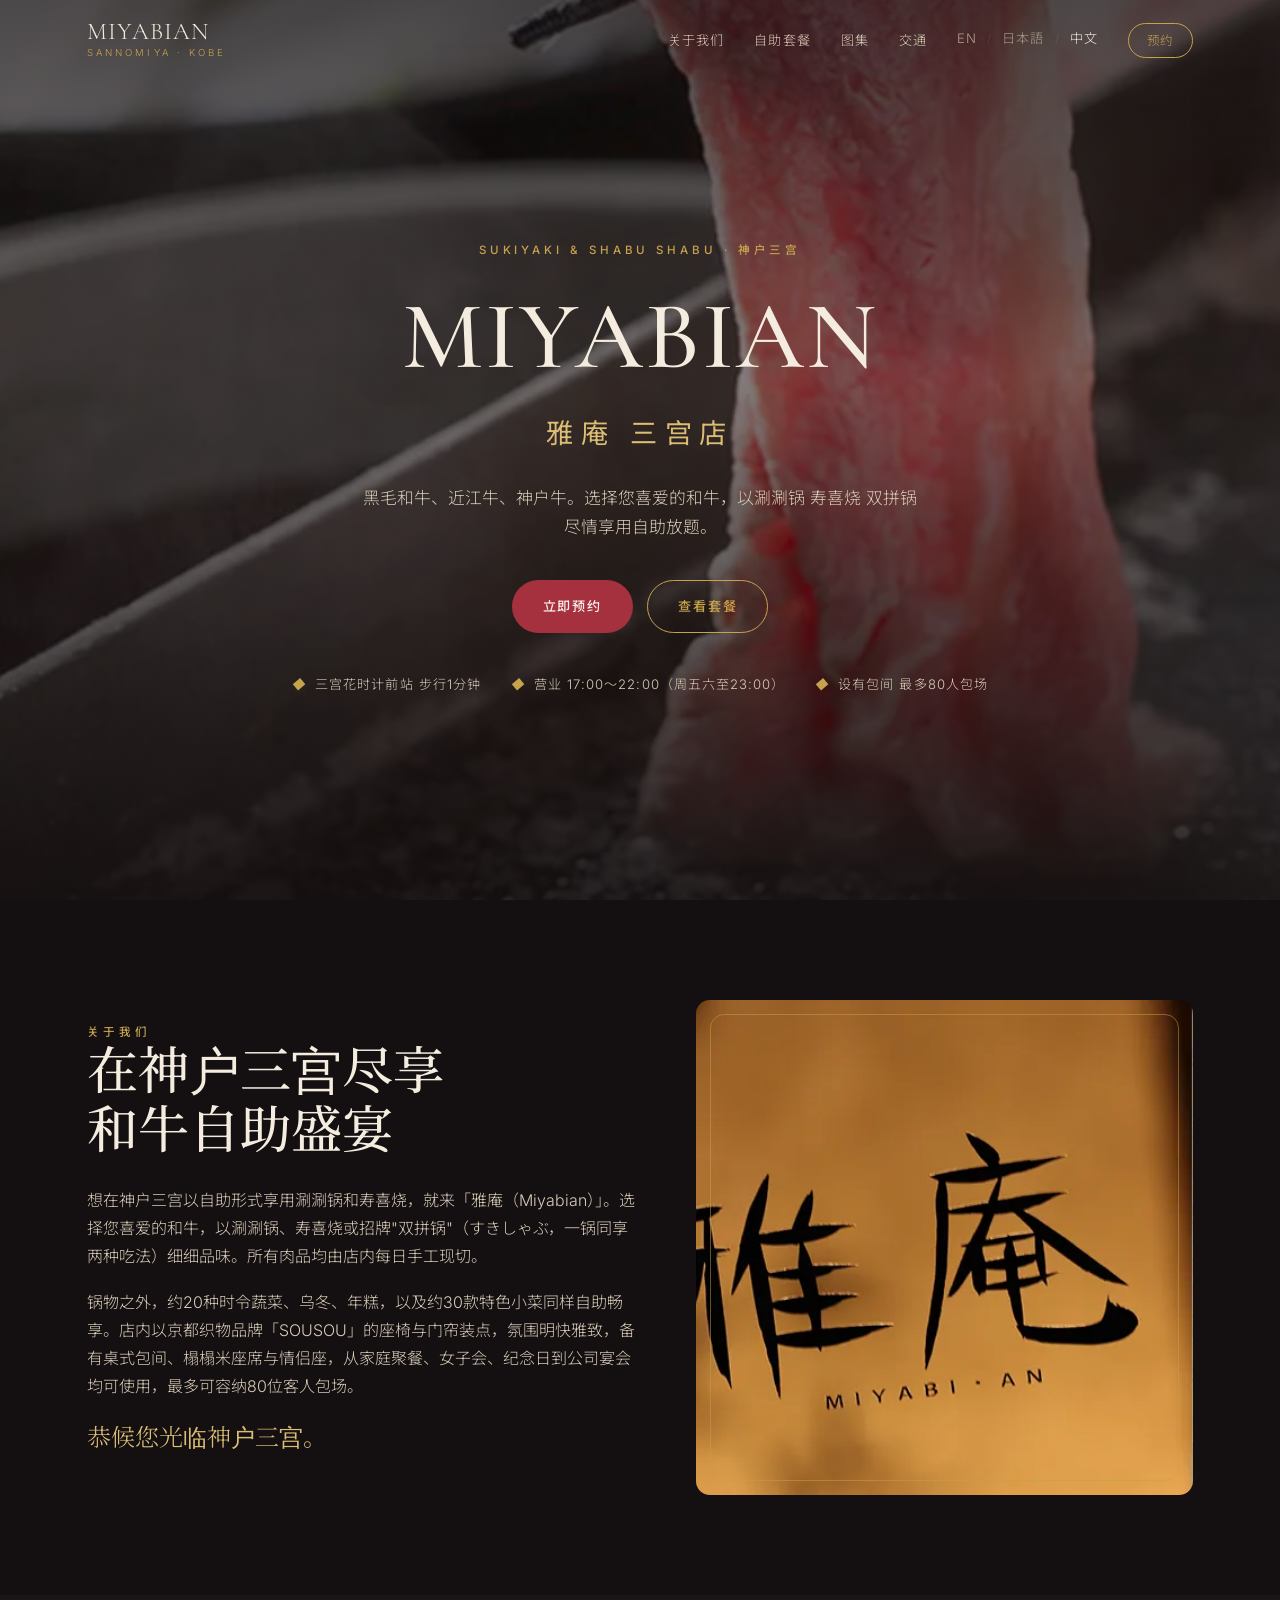
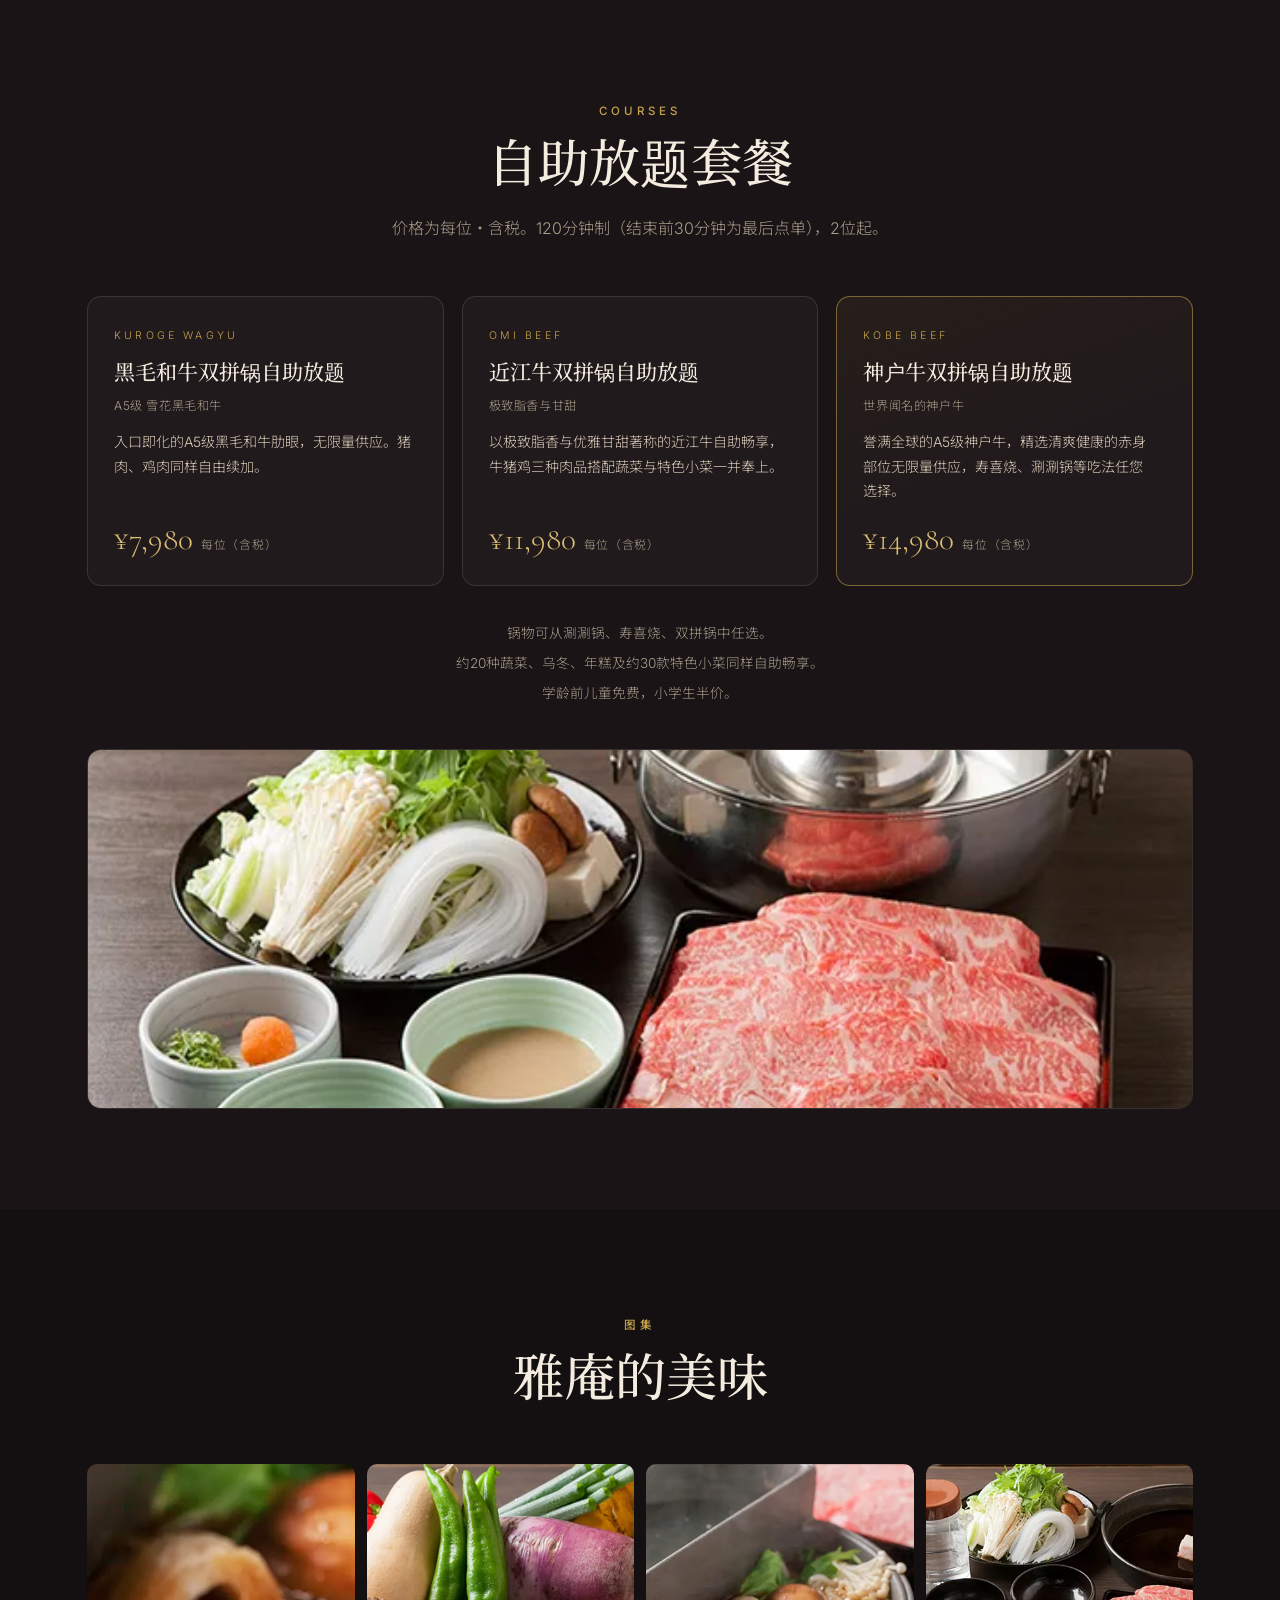
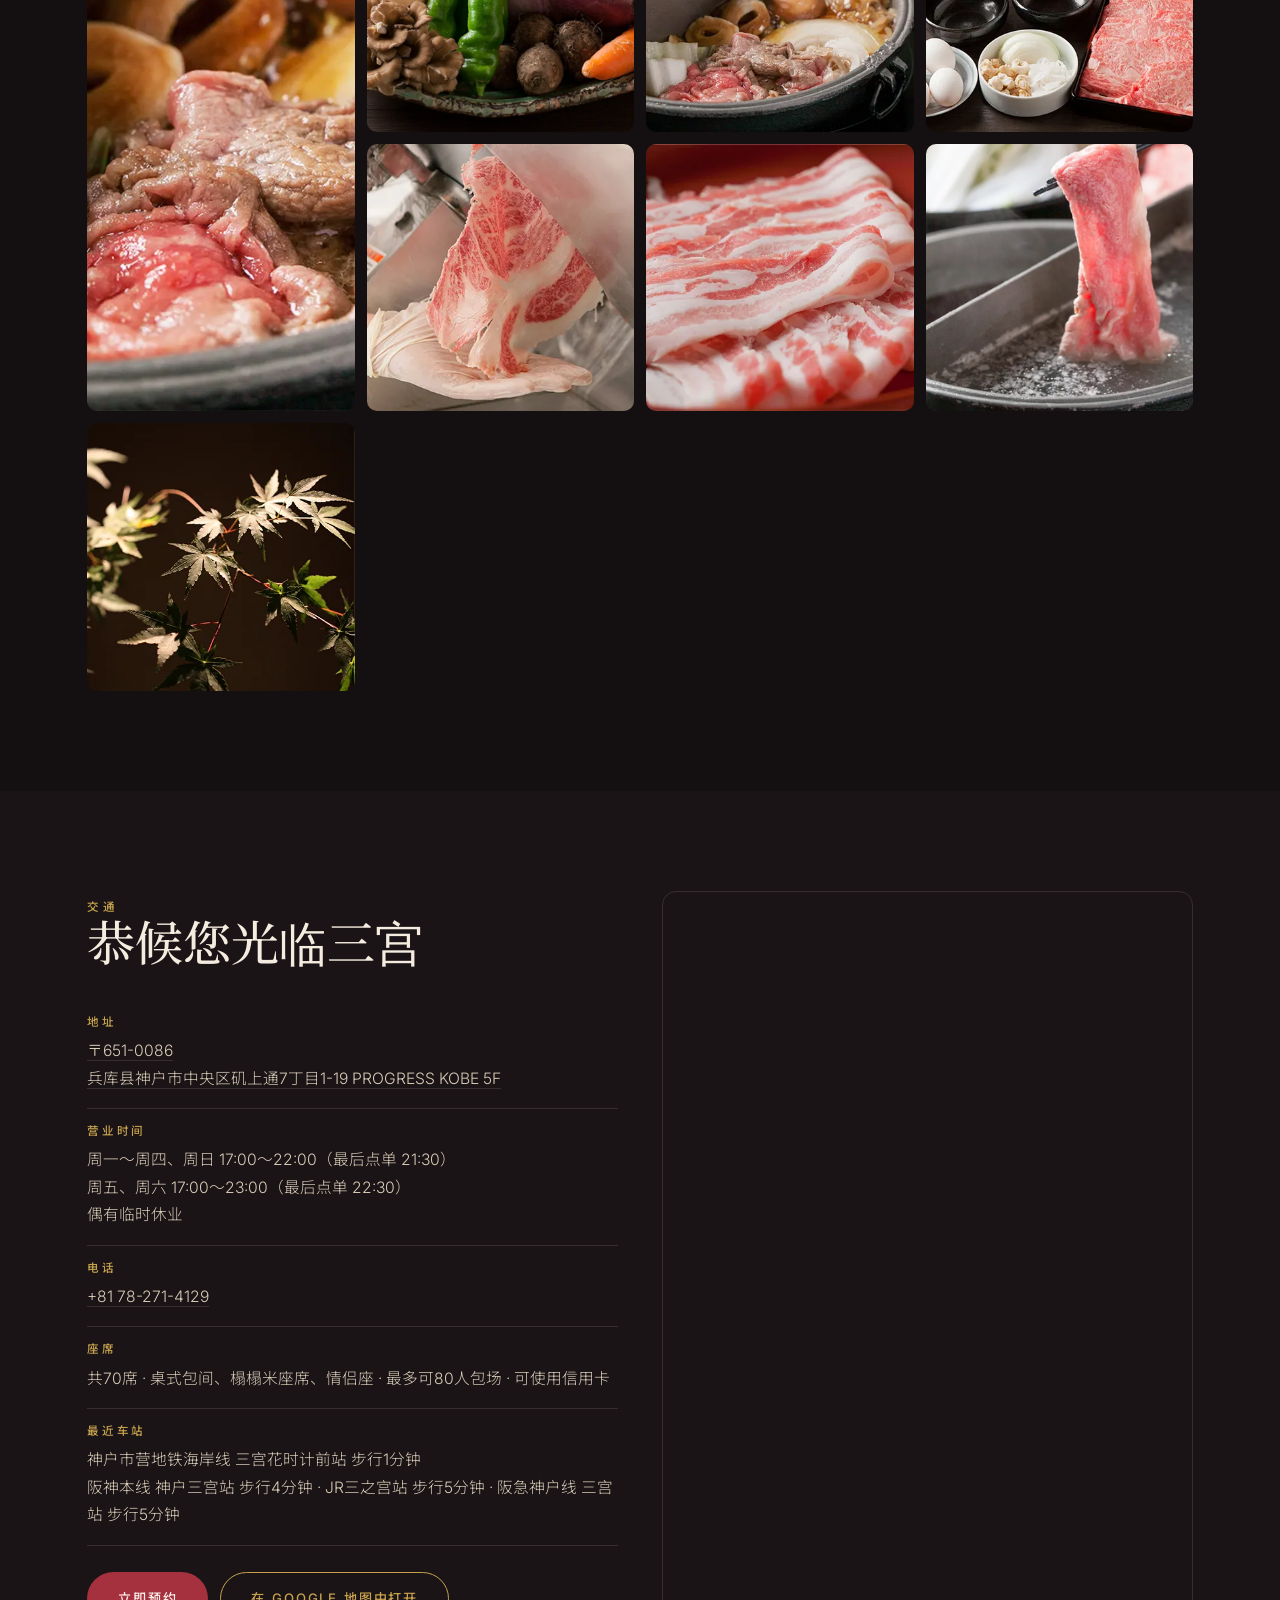
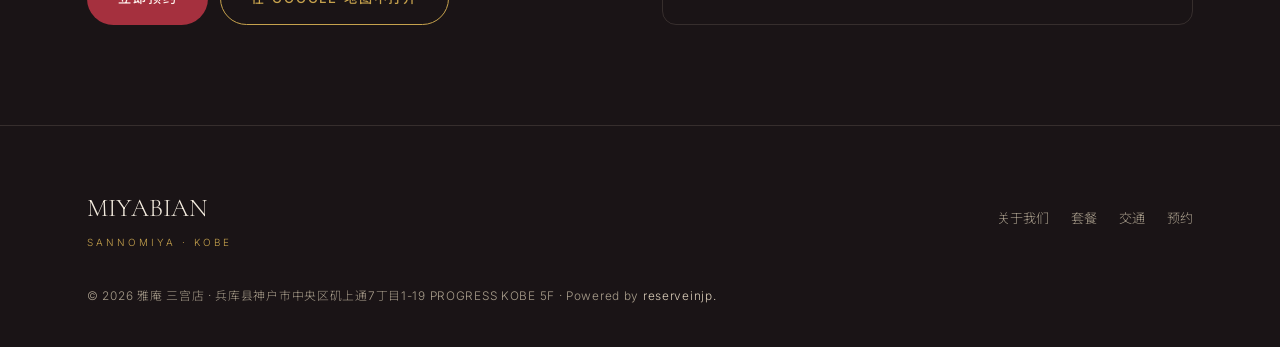
==== sannomiya/cn/index.html @ 00b4b1cd "Add Miyabian Sannomiya and Tor Road trilingual sites (sannomiya/ + toaroad/) with root store chooser" ====
<!DOCTYPE html>
<html lang="zh-CN">
<head>
  <meta charset="UTF-8">
  <meta name="viewport" content="width=device-width, initial-scale=1.0">
  <meta name="description" content="雅庵 三宫店 — 神户三宫的寿喜烧・涮涮锅自助放题。黑毛和牛、近江牛、神户牛自助套餐。设有包间，17:00起营业（周五六至23:00）。">
  <title>雅庵 三宫店 | 神户三宫 和牛自助放题</title>
  <link rel="preconnect" href="https://fonts.googleapis.com">
  <link rel="preconnect" href="https://fonts.gstatic.com" crossorigin>
  <link href="https://fonts.googleapis.com/css2?family=Cormorant+Garamond:wght@400;500;600&family=Inter:wght@300;400;500&family=Noto+Sans+JP:wght@300;400;500&family=Noto+Sans+SC:wght@300;400;500&family=Noto+Serif+JP:wght@400;500&display=swap" rel="stylesheet">
  <link rel="stylesheet" href="../styles.css">
</head>
<body>
  <header class="header" id="header">
    <nav class="nav">
      <a href="../landing.html" class="logo">
        <span class="logo-main">MIYABIAN</span>
        <span class="logo-sub">Sannomiya · Kobe</span>
      </a>
      <ul class="nav-menu">
        <li><a href="#concept">关于我们</a></li>
        <li><a href="#courses">自助套餐</a></li>
        <li><a href="#gallery">图集</a></li>
        <li><a href="#visit">交通</a></li>
        <li class="lang-links"><a href="../en/index.html">EN</a><span>/</span><a href="../jp/index.html">日本語</a><span>/</span><a class="active">中文</a></li>
        <li><a href="../booking.html?lang=cn" class="nav-cta">预约</a></li>
      </ul>
      <button class="nav-toggle" aria-label="菜单" aria-expanded="false"><span></span><span></span><span></span></button>
    </nav>
  </header>

  <section class="hero">
    <div class="hero-bg" style="background-image:url('../assets/images/hero.webp')"></div>
    <div class="hero-inner">
      <span class="eyebrow">Sukiyaki &amp; Shabu Shabu · 神户三宫</span>
      <h1>MIYABIAN</h1>
      <span class="jp-name">雅庵 三宫店</span>
      <p class="hero-tag">黑毛和牛、近江牛、神户牛。选择您喜爱的和牛，以涮涮锅 寿喜烧 双拼锅尽情享用自助放题。</p>
      <div class="hero-actions">
        <a href="../booking.html?lang=cn" class="btn btn-primary">立即预约</a>
        <a href="#courses" class="btn btn-ghost">查看套餐</a>
      </div>
      <div class="hero-meta">
        <span><i>◆</i> 三宫花时计前站 步行1分钟</span>
        <span><i>◆</i> 营业 17:00〜22:00（周五六至23:00）</span>
        <span><i>◆</i> 设有包间 最多80人包场</span>
      </div>
    </div>
  </section>

  <section class="section" id="concept">
    <div class="wrap">
      <div class="concept-grid">
        <div class="concept-copy reveal">
          <span class="eyebrow">关于我们</span>
          <div class="section-head" style="margin-bottom:24px"><h2>在神户三宫尽享<br>和牛自助盛宴</h2></div>
          <p>想在神户三宫以自助形式享用涮涮锅和寿喜烧，就来「雅庵（Miyabian）」。选择您喜爱的和牛，以涮涮锅、寿喜烧或招牌"双拼锅"（すきしゃぶ，一锅同享两种吃法）细细品味。所有肉品均由店内每日手工现切。</p>
          <p>锅物之外，约20种时令蔬菜、乌冬、年糕，以及约30款特色小菜同样自助畅享。店内以京都织物品牌「SOUSOU」的座椅与门帘装点，氛围明快雅致，备有桌式包间、榻榻米座席与情侣座，从家庭聚餐、女子会、纪念日到公司宴会均可使用，最多可容纳80位客人包场。</p>
          <p class="sig">恭候您光临神户三宫。</p>
        </div>
        <div class="concept-media reveal">
          <img src="../assets/images/sign.webp" alt="雅庵招牌">
          <span class="frame"></span>
        </div>
      </div>
    </div>
  </section>

  <section class="section bg-2" id="courses">
    <div class="wrap">
      <div class="section-head reveal" style="margin-left:auto;margin-right:auto;text-align:center">
        <span class="eyebrow">Courses</span>
        <h2>自助放题套餐</h2>
        <p class="muted">价格为每位・含税。120分钟制（结束前30分钟为最后点单），2位起。</p>
      </div>
      <div class="course-cards reveal">
        <div class="course-card">
          <span class="cc-rank">Kuroge Wagyu</span>
          <h3>黑毛和牛双拼锅自助放题</h3>
          <span class="cc-sub">A5级 雪花黑毛和牛</span>
          <p>入口即化的A5级黑毛和牛肋眼，无限量供应。猪肉、鸡肉同样自由续加。</p>
          <div class="cc-price">¥7,980<small>每位（含税）</small></div>
        </div>
        <div class="course-card">
          <span class="cc-rank">Omi Beef</span>
          <h3>近江牛双拼锅自助放题</h3>
          <span class="cc-sub">极致脂香与甘甜</span>
          <p>以极致脂香与优雅甘甜著称的近江牛自助畅享，牛猪鸡三种肉品搭配蔬菜与特色小菜一并奉上。</p>
          <div class="cc-price">¥11,980<small>每位（含税）</small></div>
        </div>
        <div class="course-card featured">
          <span class="cc-rank">Kobe Beef</span>
          <h3>神户牛双拼锅自助放题</h3>
          <span class="cc-sub">世界闻名的神户牛</span>
          <p>誉满全球的A5级神户牛，精选清爽健康的赤身部位无限量供应，寿喜烧、涮涮锅等吃法任您选择。</p>
          <div class="cc-price">¥14,980<small>每位（含税）</small></div>
        </div>
      </div>
      <div class="course-notes reveal">
        <p>锅物可从涮涮锅、寿喜烧、双拼锅中任选。</p>
        <p>约20种蔬菜、乌冬、年糕及约30款特色小菜同样自助畅享。</p>
        <p>学龄前儿童免费，小学生半价。</p>
      </div>
      <div class="course-photo reveal">
        <img src="../assets/images/course.webp" alt="涮涮锅套餐">
      </div>
    </div>
  </section>

  <section class="section" id="gallery">
    <div class="wrap">
      <div class="section-head reveal" style="margin-left:auto;margin-right:auto;text-align:center">
        <span class="eyebrow">图集</span>
        <h2>雅庵的美味</h2>
      </div>
      <div class="gallery reveal">
        <a href="../assets/images/g-sukiyaki.webp" class="tall"><img src="../assets/images/g-sukiyaki.webp" alt="寿喜烧锅"></a>
        <a href="../assets/images/g-veg.webp"><img src="../assets/images/g-veg.webp" alt="时令蔬菜"></a>
        <a href="../assets/images/g-nabe.webp"><img src="../assets/images/g-nabe.webp" alt="寿喜烧与和牛"></a>
        <a href="../assets/images/g-set.webp"><img src="../assets/images/g-set.webp" alt="涮涮锅套餐"></a>
        <a href="../assets/images/g-niku.webp"><img src="../assets/images/g-niku.webp" alt="店内手切肉品"></a>
        <a href="../assets/images/g-pork.webp"><img src="../assets/images/g-pork.webp" alt="特选猪肉"></a>
        <a href="../assets/images/hero.webp"><img src="../assets/images/hero.webp" alt="涮涮锅"></a>
        <a href="../assets/images/g-maple.webp"><img src="../assets/images/g-maple.webp" alt="店内陈设"></a>
      </div>
    </div>
  </section>

  <section class="section bg-2" id="visit">
    <div class="wrap">
      <div class="visit-grid">
        <div class="visit-info reveal">
          <span class="eyebrow">交通</span>
          <h2>恭候您光临三宫</h2>
          <div class="visit-item">
            <h4>地址</h4>
            <p><a href="https://maps.app.goo.gl/y1pAJ3fhCVbGiYhE7" target="_blank" rel="noopener noreferrer">〒651-0086<br>兵库县神户市中央区矶上通7丁目1-19 PROGRESS KOBE 5F</a></p>
          </div>
          <div class="visit-item">
            <h4>营业时间</h4>
            <p>周一〜周四、周日 17:00〜22:00（最后点单 21:30）<br>周五、周六 17:00〜23:00（最后点单 22:30）<br>偶有临时休业</p>
          </div>
          <div class="visit-item">
            <h4>电话</h4>
            <p><a href="tel:+81782714129">+81 78-271-4129</a></p>
          </div>
          <div class="visit-item">
            <h4>座席</h4>
            <p>共70席 · 桌式包间、榻榻米座席、情侣座 · 最多可80人包场 · 可使用信用卡</p>
          </div>
          <div class="visit-item">
            <h4>最近车站</h4>
            <p>神户市营地铁海岸线 三宫花时计前站 步行1分钟<br>阪神本线 神户三宫站 步行4分钟 · JR三之宫站 步行5分钟 · 阪急神户线 三宫站 步行5分钟</p>
          </div>
          <div class="visit-actions">
            <a href="../booking.html?lang=cn" class="btn btn-primary">立即预约</a>
            <a href="https://maps.app.goo.gl/y1pAJ3fhCVbGiYhE7" target="_blank" rel="noopener noreferrer" class="btn btn-ghost">在 Google 地图中打开</a>
          </div>
        </div>
        <div class="visit-map reveal">
          <iframe title="雅庵 三宫店 地图" src="https://maps.google.com/maps?q=Miyabian%20%E4%B8%89%E5%AE%AE%E5%BA%97&ftid=0x60008f21773779c5:0x2db8646f549ffcc5&z=17&output=embed" style="border:0;pointer-events:none;" loading="lazy" referrerpolicy="no-referrer-when-downgrade"></iframe>
          <a href="https://maps.app.goo.gl/y1pAJ3fhCVbGiYhE7" target="_blank" rel="noopener noreferrer" class="visit-map-link" aria-label="在 Google 地图中打开雅庵三宫店" style="position:absolute;inset:0;z-index:2;"></a>
        </div>
      </div>
    </div>
  </section>

  <footer class="footer">
    <div class="wrap">
      <div class="footer-in">
        <div class="f-name">MIYABIAN<small>Sannomiya · Kobe</small></div>
        <div class="footer-links">
          <a href="#concept">关于我们</a>
          <a href="#courses">套餐</a>
          <a href="#visit">交通</a>
          <a href="../booking.html?lang=cn">预约</a>
        </div>
      </div>
      <p class="footer-copy">© 2026 雅庵 三宫店 · 兵库县神户市中央区矶上通7丁目1-19 PROGRESS KOBE 5F · Powered by <a href="https://reserveinjp.com/" target="_blank" rel="noopener">reserveinjp.</a></p>
    </div>
  </footer>

  <script src="../script.js"></script>
</body>
</html>
---- sannomiya/styles.css ----
/* ============ MIYABIAN 雅庵 — Wagyu Sukiyaki Shabu-shabu, Kobe ============ */
:root{
  --bg:#141012;
  --bg-2:#1a1416;
  --panel:#211a1c;
  --line:rgba(226,206,186,.14);
  --cream:#f4ecdf;
  --cream-2:#d9ccb8;
  --muted:#a99e8c;
  --terra:#a5303e;      /* deep crimson */
  --terra-2:#bb424f;
  --gold:#c6a24d;       /* muted gold */
  --gold-2:#dbbd73;
  --radius:14px;
  --maxw:1150px;
  --serif:"Cormorant Garamond","Noto Serif JP",serif;
  --sans:"Inter","Noto Sans JP","Noto Sans SC",system-ui,sans-serif;
}
*{margin:0;padding:0;box-sizing:border-box}
html{scroll-behavior:smooth}
body{
  background:var(--bg);color:var(--cream);
  font-family:var(--sans);font-weight:300;line-height:1.75;
  -webkit-font-smoothing:antialiased;overflow-x:hidden;
}
img{display:block;max-width:100%}
a{color:inherit;text-decoration:none}
h1,h2,h3,h4{font-family:var(--serif);font-weight:500;line-height:1.15;text-wrap:pretty}
section{position:relative}
.wrap{max-width:var(--maxw);margin:0 auto;padding:0 22px}
.eyebrow{
  font-family:var(--sans);font-weight:500;font-size:.72rem;letter-spacing:.34em;
  text-transform:uppercase;color:var(--gold);display:inline-block;
}
.lead{color:var(--cream-2);font-size:1.02rem;text-wrap:pretty}
.muted{color:var(--muted)}

/* ---------- Header ---------- */
.header{
  position:fixed;top:0;left:0;right:0;z-index:50;
  padding:20px 0;transition:.35s;
}
.header.scrolled{background:rgba(17,13,14,.9);backdrop-filter:blur(10px);padding:12px 0;border-bottom:1px solid var(--line)}
.nav{display:flex;align-items:center;justify-content:space-between;max-width:var(--maxw);margin:0 auto;padding:0 22px}
.logo{display:flex;flex-direction:column;line-height:1}
.logo .logo-main{font-family:var(--serif);font-size:1.5rem;letter-spacing:.04em;color:var(--cream)}
.logo .logo-sub{font-size:.6rem;letter-spacing:.32em;text-transform:uppercase;color:var(--gold);margin-top:4px}
.nav-menu{display:flex;align-items:center;gap:30px;list-style:none}
.nav-menu a{font-size:.82rem;letter-spacing:.08em;color:var(--cream-2);transition:.25s}
.nav-menu a:hover{color:var(--gold)}
.nav-cta{border:1px solid var(--gold);color:var(--gold)!important;padding:9px 18px;border-radius:40px;font-size:.78rem!important;letter-spacing:.12em!important}
.nav-cta:hover{background:var(--gold);color:#1a130c!important}
.lang-links{display:flex;gap:10px;align-items:center;font-size:.72rem;letter-spacing:.12em}
.lang-links a{color:var(--muted)}
.lang-links a.active,.lang-links a:hover{color:var(--cream)}
.lang-links span{color:var(--line)}
.nav-toggle{display:none;flex-direction:column;gap:5px;background:none;border:0;cursor:pointer}
.nav-toggle span{width:24px;height:2px;background:var(--cream);transition:.3s}
.nav-toggle.active span:nth-child(1){transform:translateY(7px) rotate(45deg)}
.nav-toggle.active span:nth-child(2){opacity:0}
.nav-toggle.active span:nth-child(3){transform:translateY(-7px) rotate(-45deg)}

/* ---------- Hero (single static image) ---------- */
.hero{position:relative;min-height:100svh;display:flex;align-items:center;overflow:hidden}
.hero-bg{position:absolute;inset:0;background-size:cover;background-position:center;transform:scale(1.03)}
.hero::after{content:"";position:absolute;inset:0;
  background:linear-gradient(180deg,rgba(16,11,12,.74) 0%,rgba(16,11,12,.52) 42%,rgba(16,11,12,.88) 100%)}
.hero-inner{position:relative;z-index:2;max-width:var(--maxw);margin:0 auto;padding:120px 22px 90px;width:100%}
.hero-inner .eyebrow{margin-bottom:22px}
.hero h1{font-size:clamp(3rem,9vw,6rem);letter-spacing:.02em;color:var(--cream)}
.hero .jp-name{display:block;font-size:clamp(1.1rem,3.4vw,1.7rem);letter-spacing:.28em;color:var(--gold-2);
  font-family:var(--sans);font-weight:400;margin-top:18px}
.hero .hero-tag{margin-top:26px;max-width:560px;font-size:1.05rem;color:var(--cream-2);text-wrap:pretty}
.hero-actions{margin-top:38px;display:flex;flex-wrap:wrap;gap:14px}
.hero .hero-meta{margin-top:40px;display:flex;flex-wrap:wrap;gap:12px 30px;font-size:.82rem;letter-spacing:.08em;color:var(--cream-2)}
.hero .hero-meta span{display:inline-flex;align-items:center;gap:8px}
.hero .hero-meta i{color:var(--gold)}

@media(min-width:901px){
  .hero-inner{text-align:center}
  .hero .hero-tag{margin-left:auto;margin-right:auto}
  .hero-actions{justify-content:center}
  .hero .hero-meta{justify-content:center}
}

/* ---------- Buttons ---------- */
.btn{display:inline-flex;align-items:center;gap:10px;padding:14px 30px;border-radius:44px;
  font-size:.82rem;letter-spacing:.14em;text-transform:uppercase;font-weight:500;transition:.28s;cursor:pointer;border:1px solid transparent}
.btn-primary{background:var(--terra);color:#fdf0ec}
.btn-primary:hover{background:var(--terra-2);transform:translateY(-2px)}
.btn-ghost{border-color:var(--gold);color:var(--gold)}
.btn-ghost:hover{background:var(--gold);color:#1a130c}
.btn-wa{background:#25d366;color:#0a2e17}
.btn-wa:hover{background:#20bd5a;transform:translateY(-2px)}

/* ---------- Section shell ---------- */
.section{padding:100px 0}
.section-head{max-width:640px;margin-bottom:54px}
.section-head .eyebrow{margin-bottom:16px}
.section-head h2{font-size:clamp(2rem,5vw,3.2rem);color:var(--cream)}
.section-head p{margin-top:18px}
.bg-2{background:var(--bg-2)}

/* ---------- Concept ---------- */
.concept-grid{display:grid;grid-template-columns:1.05fr .95fr;gap:60px;align-items:center}
.concept-copy p{margin-bottom:18px;color:var(--cream-2)}
.concept-copy .sig{font-family:var(--serif);font-size:1.5rem;color:var(--gold-2);margin-top:8px}
.concept-media{position:relative}
.concept-media img{width:100%;height:100%;object-fit:cover;border-radius:var(--radius);min-height:420px}
.concept-media .frame{position:absolute;inset:14px;border:1px solid var(--gold);border-radius:var(--radius);pointer-events:none;opacity:.5}

/* ---------- Course cards ---------- */
.course-cards{display:grid;grid-template-columns:repeat(3,1fr);gap:18px}
.course-card{background:var(--panel);border:1px solid var(--line);border-radius:var(--radius);
  padding:30px 26px;display:flex;flex-direction:column;transition:.28s}
.course-card:hover{transform:translateY(-4px);border-color:rgba(198,162,77,.5)}
.course-card.featured{border-color:rgba(198,162,77,.55);background:linear-gradient(160deg,rgba(198,162,77,.08),var(--panel) 55%)}
.course-card .cc-rank{font-size:.66rem;letter-spacing:.3em;text-transform:uppercase;color:var(--gold);margin-bottom:14px}
.course-card h3{font-size:1.32rem;color:var(--cream);line-height:1.4}
.course-card .cc-sub{font-size:.76rem;color:var(--muted);margin-top:6px;letter-spacing:.05em}
.course-card p{font-size:.88rem;color:var(--cream-2);margin-top:14px;flex:1;text-wrap:pretty}
.course-card .cc-price{margin-top:20px;font-family:var(--serif);font-size:1.95rem;color:var(--gold-2);line-height:1}
.course-card .cc-price small{font-size:.74rem;color:var(--muted);font-family:var(--sans);margin-left:8px;letter-spacing:.06em}
.course-notes{max-width:820px;margin:36px auto 0;font-size:.85rem;color:var(--muted);text-align:center}
.course-notes p{margin-top:6px;text-wrap:pretty}
.course-photo{margin-top:44px;border-radius:var(--radius);overflow:hidden;border:1px solid var(--line);max-height:360px}
.course-photo img{width:100%;height:100%;object-fit:cover;max-height:360px}

/* ---------- Gallery ---------- */
.gallery{display:grid;grid-template-columns:repeat(4,1fr);gap:12px}
.gallery a{display:block;overflow:hidden;border-radius:10px;aspect-ratio:1/1}
.gallery img{width:100%;height:100%;object-fit:cover;transition:.5s}
.gallery a:hover img{transform:scale(1.07)}
.gallery a.tall{grid-row:span 2;aspect-ratio:auto}

/* ---------- Access ---------- */
.visit-grid{display:grid;grid-template-columns:1fr 1fr;gap:44px;align-items:start}
.visit-info h2{font-size:clamp(2rem,5vw,3rem);margin-bottom:26px}
.visit-item{padding:16px 0;border-bottom:1px solid var(--line)}
.visit-item h4{font-family:var(--sans);font-weight:500;font-size:.72rem;letter-spacing:.24em;text-transform:uppercase;color:var(--gold);margin-bottom:8px}
.visit-item p{color:var(--cream-2);font-size:.98rem}
.visit-item a{color:var(--cream-2);border-bottom:1px solid var(--line)}
.visit-item a:hover{color:var(--gold)}
.visit-actions{margin-top:26px;display:flex;flex-wrap:wrap;gap:12px}
.visit-map{position:relative;height:100%;min-height:440px;border-radius:var(--radius);overflow:hidden;border:1px solid var(--line)}
.visit-map iframe{width:100%;height:100%;border:0}

/* ---------- Footer ---------- */
.footer{padding:60px 0 40px;border-top:1px solid var(--line);background:var(--bg-2)}
.footer-in{display:flex;flex-wrap:wrap;justify-content:space-between;gap:24px;align-items:center}
.footer .f-name{font-family:var(--serif);font-size:1.6rem;color:var(--cream)}
.footer .f-name small{display:block;font-family:var(--sans);font-size:.62rem;letter-spacing:.3em;text-transform:uppercase;color:var(--gold);margin-top:4px}
.footer-links{display:flex;gap:22px;font-size:.82rem;color:var(--muted)}
.footer-links a:hover{color:var(--gold)}
.footer-copy{margin-top:34px;font-size:.74rem;color:var(--muted);letter-spacing:.06em}
.footer-copy a{color:var(--cream-2)}

/* ---------- Reveal ---------- */
.reveal{opacity:0;transform:translateY(24px);transition:.8s cubic-bezier(.2,.7,.2,1)}
.reveal.in{opacity:1;transform:none}

/* ---------- Booking page ---------- */
.book-main{max-width:720px;margin:0 auto;padding:130px 22px 80px}
.book-main .eyebrow{margin-bottom:16px}
.book-main h1{font-size:clamp(2.2rem,6vw,3.4rem);margin-bottom:14px}
.book-card{background:var(--panel);border:1px solid var(--line);border-radius:var(--radius);padding:32px;margin-top:34px}
.field{margin-bottom:22px}
.field label{display:block;font-size:.76rem;letter-spacing:.16em;text-transform:uppercase;color:var(--gold);margin-bottom:9px}
.field input,.field select,.field textarea{
  width:100%;background:var(--bg-2);border:1px solid var(--line);border-radius:10px;
  color:var(--cream);font-family:var(--sans);font-size:.98rem;padding:13px 14px;font-weight:300}
.field textarea{min-height:90px;resize:vertical}
.field input:focus,.field select:focus,.field textarea:focus{outline:none;border-color:var(--gold)}
.field-row{display:grid;grid-template-columns:1fr 1fr;gap:16px}
.book-summary{background:var(--bg-2);border:1px dashed var(--line);border-radius:10px;padding:16px 18px;margin:6px 0 22px;font-size:.9rem;color:var(--cream-2)}
.book-back{display:inline-flex;align-items:center;gap:8px;font-size:.8rem;letter-spacing:.1em;color:var(--muted);margin-bottom:20px}
.book-back:hover{color:var(--gold)}
.menu-note{max-width:820px;margin:30px auto 0;text-align:center;font-size:.86rem;color:var(--muted)}

/* ---------- Landing (language picker) ---------- */
.lang-landing{min-height:100svh;display:flex;align-items:center;justify-content:center;position:relative;padding:50px 20px}
.lang-landing-bg{position:absolute;inset:0;background-size:cover;background-position:center}
.lang-landing::after{content:"";position:absolute;inset:0;background:linear-gradient(180deg,rgba(16,11,12,.78),rgba(16,11,12,.9))}
.lang-content{position:relative;z-index:2;width:100%;max-width:640px;text-align:center}
.lang-brand{font-size:clamp(2.6rem,10vw,4.4rem);color:var(--cream);letter-spacing:.03em}
.lang-brand-jp{font-size:clamp(1rem,4vw,1.4rem);letter-spacing:.3em;color:var(--gold-2);margin-top:14px}
.lang-tag{margin-top:20px;color:var(--cream-2);font-size:.98rem}
.lang-photo{margin:34px auto 0;width:100%;max-width:420px;border-radius:var(--radius);overflow:hidden;border:1px solid var(--line)}
.lang-photo img{width:100%;height:210px;object-fit:cover}
.lang-cards{margin-top:30px;display:grid;grid-template-columns:repeat(3,1fr);gap:12px}
.lang-card{background:rgba(33,26,28,.7);border:1px solid var(--line);border-radius:12px;padding:20px 12px;transition:.28s}
.lang-card:hover{border-color:var(--gold);transform:translateY(-3px)}
.lang-card .lc-name{font-family:var(--serif);font-size:1.4rem;color:var(--cream)}
.lang-card .lc-desc{font-size:.72rem;letter-spacing:.1em;color:var(--muted);margin-top:4px}
.lang-buttons{margin-top:20px;display:flex;flex-wrap:wrap;gap:12px;justify-content:center}
.lang-info{margin-top:30px;font-size:.82rem;color:var(--muted);line-height:2}
.lang-info a{color:var(--cream-2)}
.lang-footer{margin-top:30px;font-size:.7rem;color:var(--muted);letter-spacing:.06em}
.lang-footer a{color:var(--cream-2)}

/* ---------- Responsive ---------- */
@media(max-width:900px){
  .concept-grid,.visit-grid{grid-template-columns:1fr;gap:34px}
  .gallery{grid-template-columns:repeat(3,1fr)}
  .course-cards{grid-template-columns:1fr}
  .nav-menu{position:fixed;top:0;left:0;right:0;width:100%;max-width:none;height:auto;
    flex-direction:column;align-items:stretch;gap:2px;
    background:rgba(20,16,18,.97);backdrop-filter:blur(8px);border-bottom:1px solid var(--line);
    padding:80px 26px 26px;transform:translateY(-110%);transition:.4s;z-index:49}
  .nav-menu.open{transform:translateY(0)}
  .nav-menu li:not(.lang-links) a{display:block;padding:11px 0;font-size:.95rem}
  .nav-menu .nav-cta{display:inline-block;align-self:flex-start;margin-top:10px;padding:10px 26px!important;border-radius:40px}
  .lang-links{display:flex;margin-top:14px;padding-top:18px;border-top:1px solid var(--line)}
  .nav-toggle{display:flex}
}
@media(max-width:600px){
  .section{padding:72px 0}
  .hero-inner{padding:120px 22px 70px}
  .gallery{grid-template-columns:repeat(2,1fr)}
  .field-row{grid-template-columns:1fr}
  .lang-cards{grid-template-columns:1fr}
  h1 br,h2 br,h3 br{display:none}
}
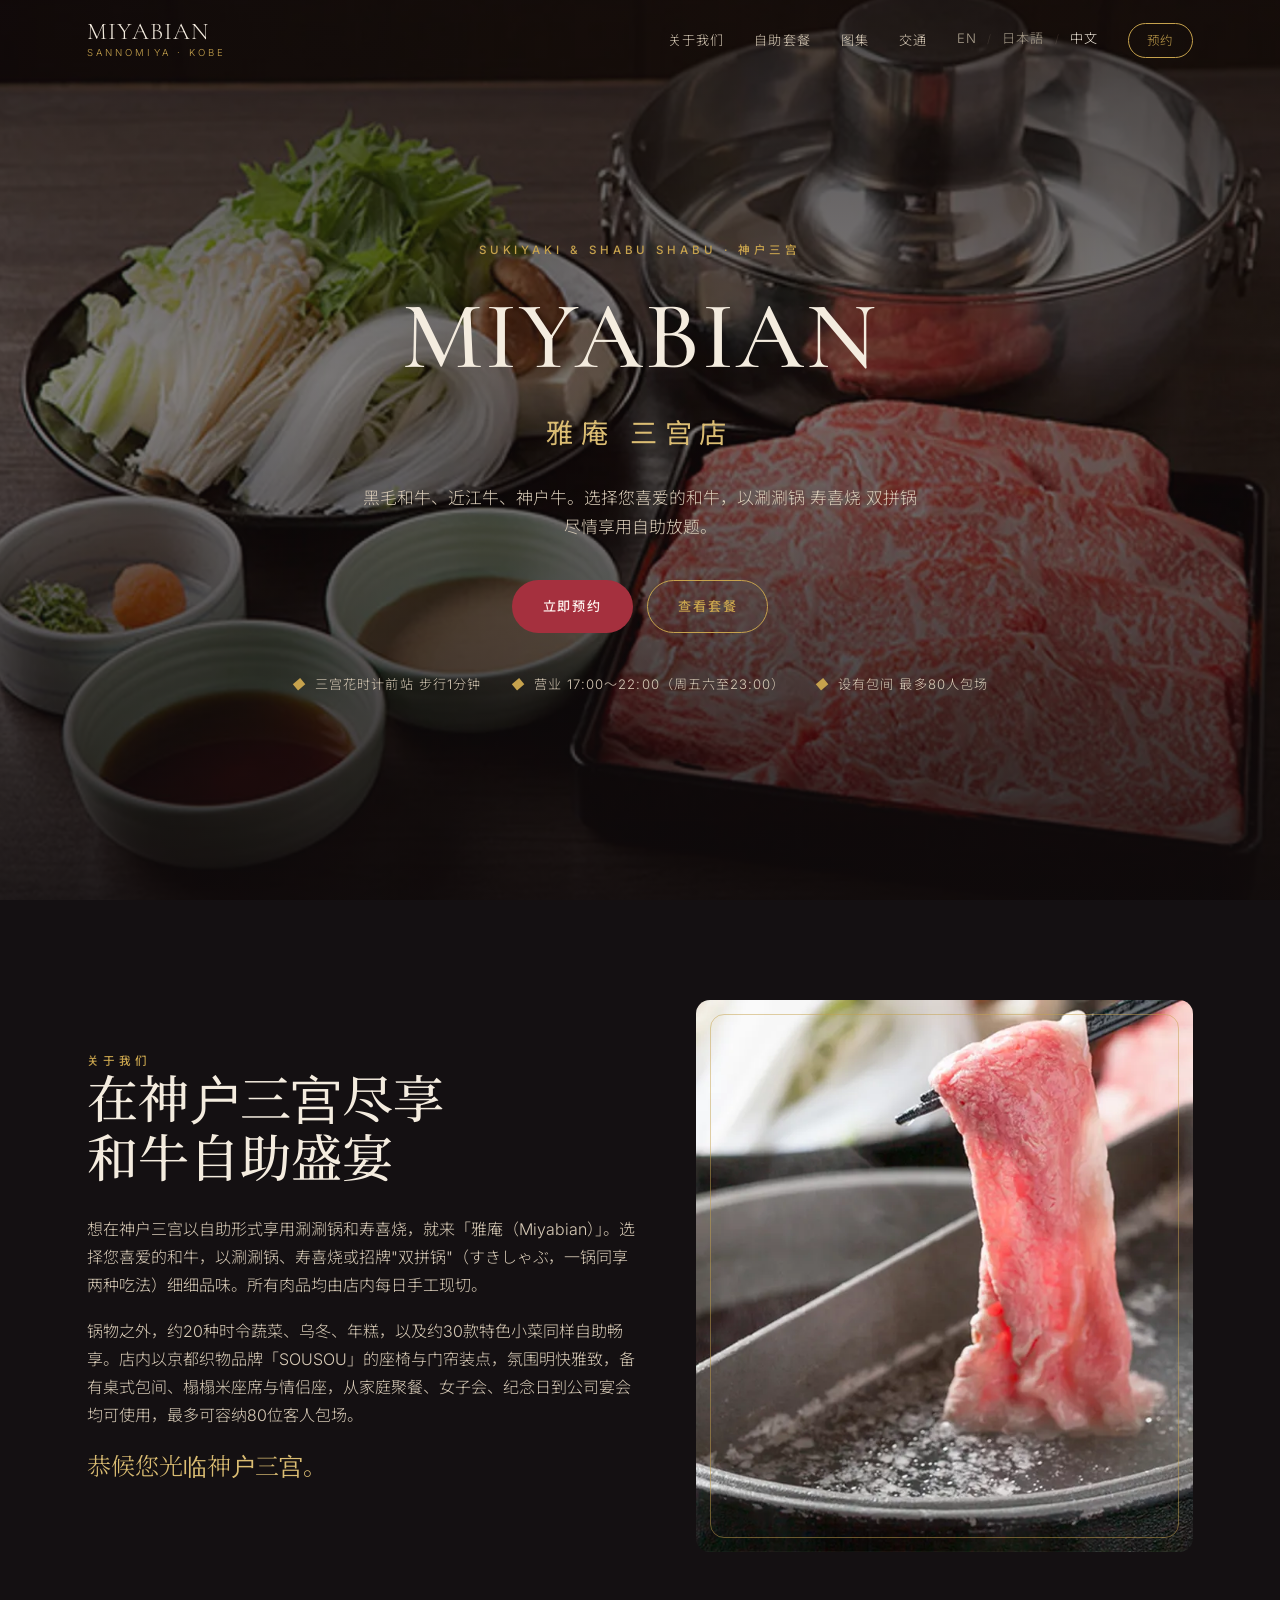
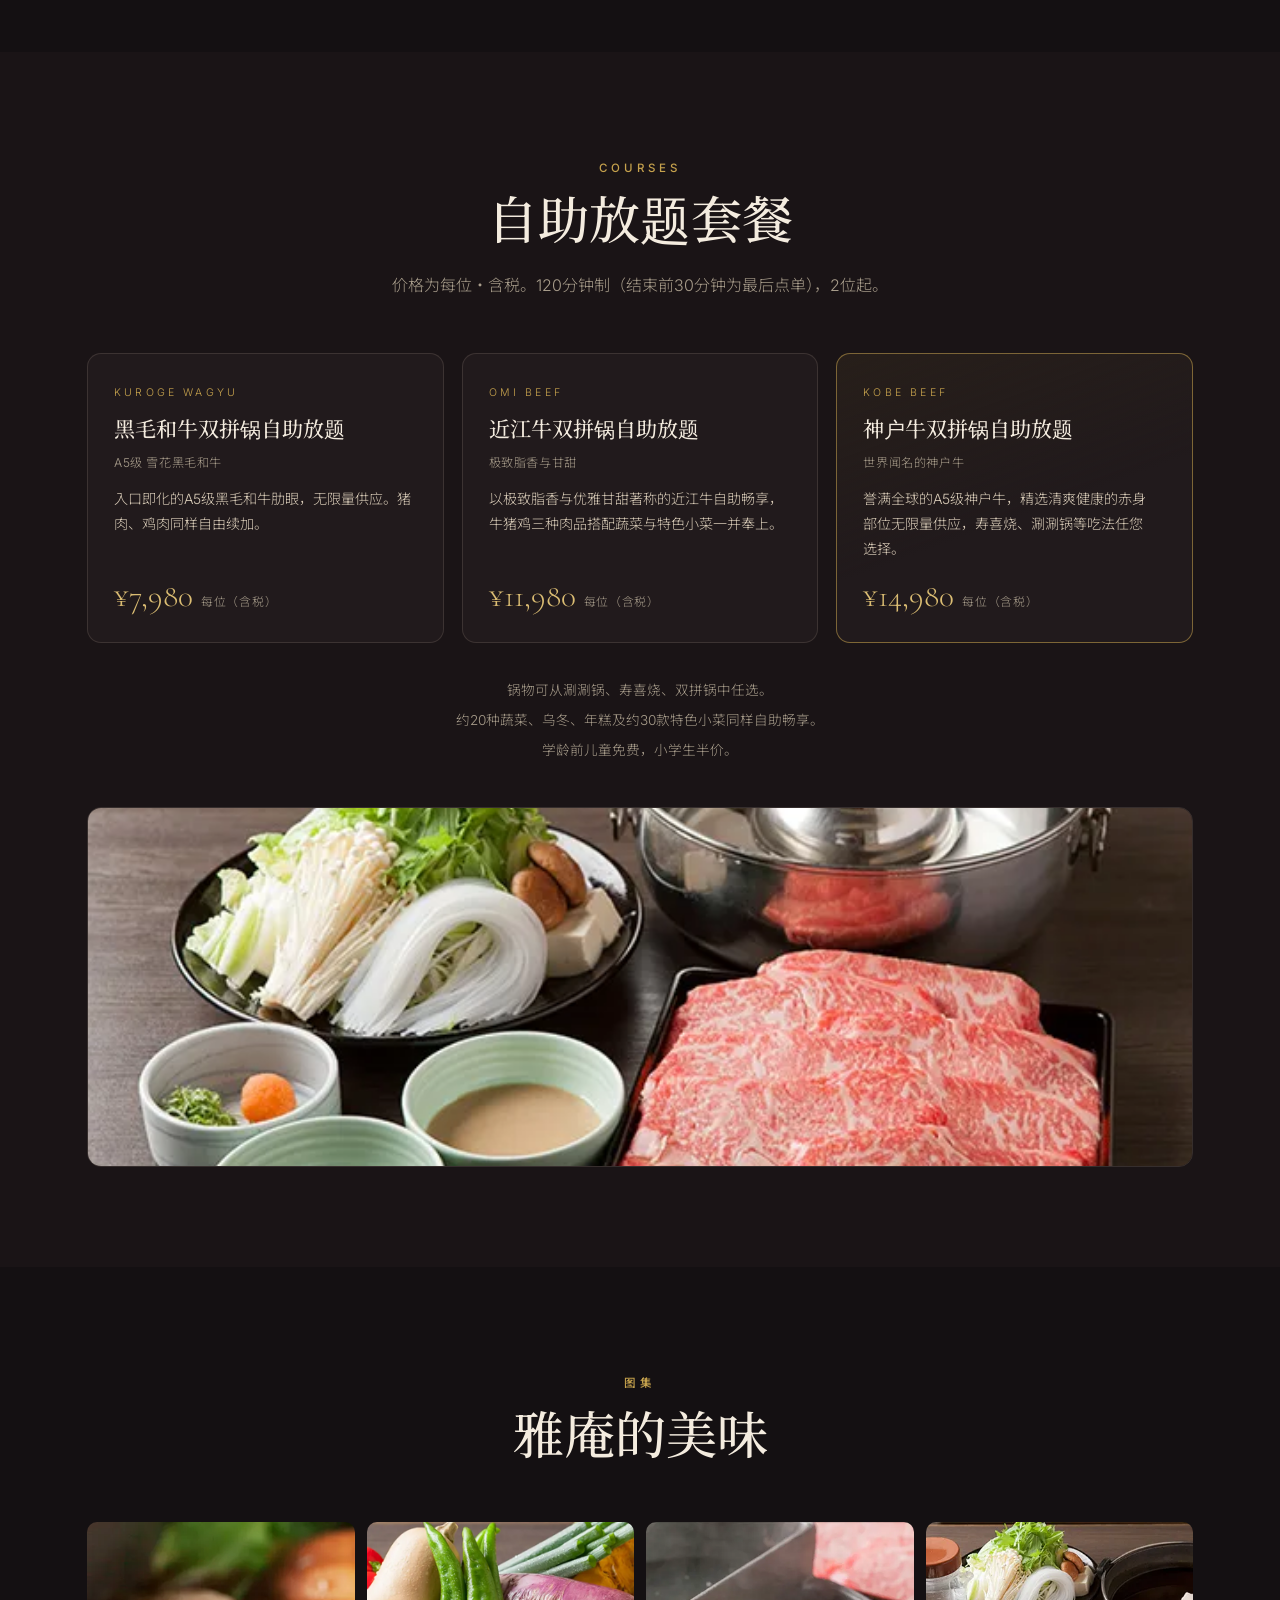
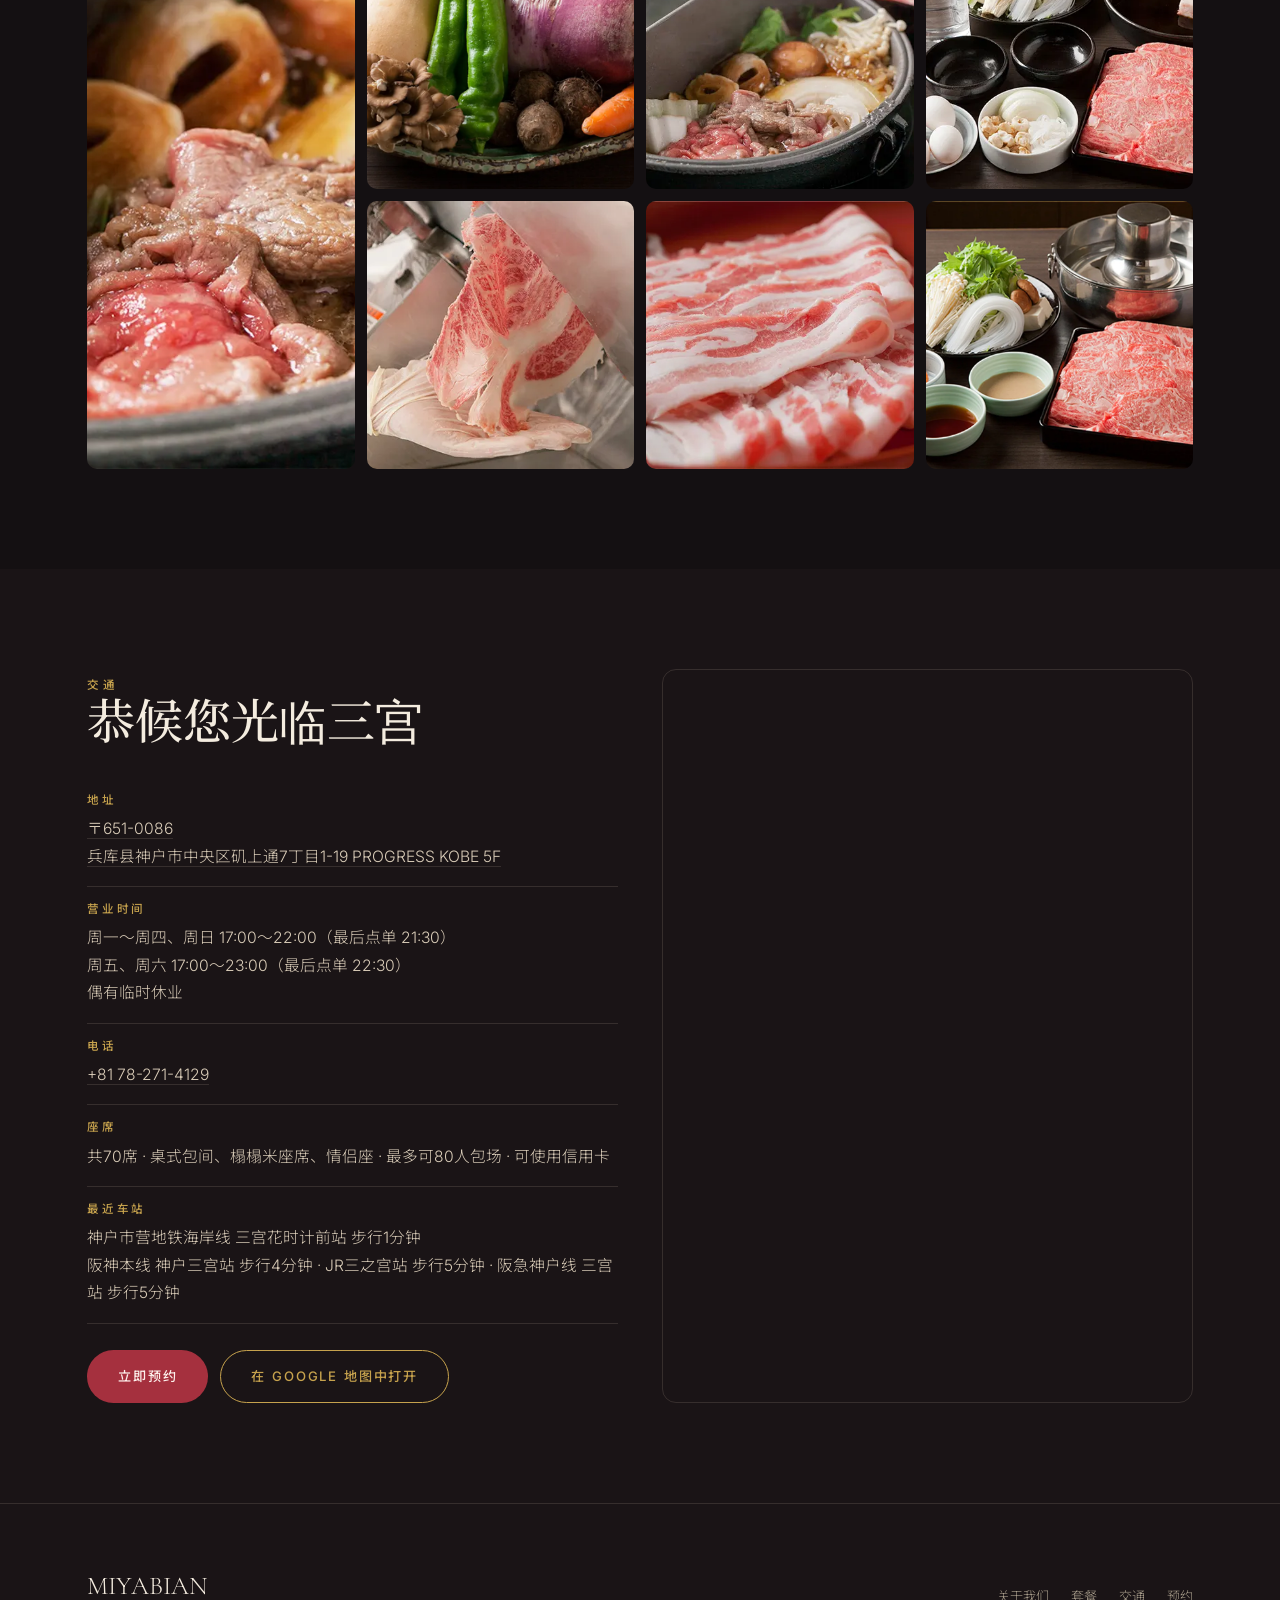
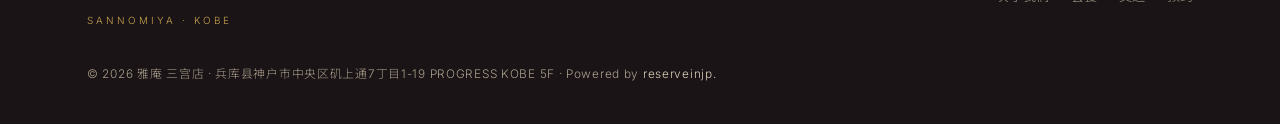
==== commit 8c018ae2: "Sannomiya: hero = shabu-shabu set, concept = chopstick wagyu, remove maple gallery img" ====
--- a/sannomiya/cn/index.html
+++ b/sannomiya/cn/index.html
@@ -59,7 +59,7 @@
           <p class="sig">恭候您光临神户三宫。</p>
         </div>
         <div class="concept-media reveal">
-          <img src="../assets/images/sign.webp" alt="雅庵招牌">
+          <img src="../assets/images/concept.webp" alt="神户和牛">
           <span class="frame"></span>
         </div>
       </div>
@@ -121,7 +121,6 @@
         <a href="../assets/images/g-niku.webp"><img src="../assets/images/g-niku.webp" alt="店内手切肉品"></a>
         <a href="../assets/images/g-pork.webp"><img src="../assets/images/g-pork.webp" alt="特选猪肉"></a>
         <a href="../assets/images/hero.webp"><img src="../assets/images/hero.webp" alt="涮涮锅"></a>
-        <a href="../assets/images/g-maple.webp"><img src="../assets/images/g-maple.webp" alt="店内陈设"></a>
       </div>
     </div>
   </section>
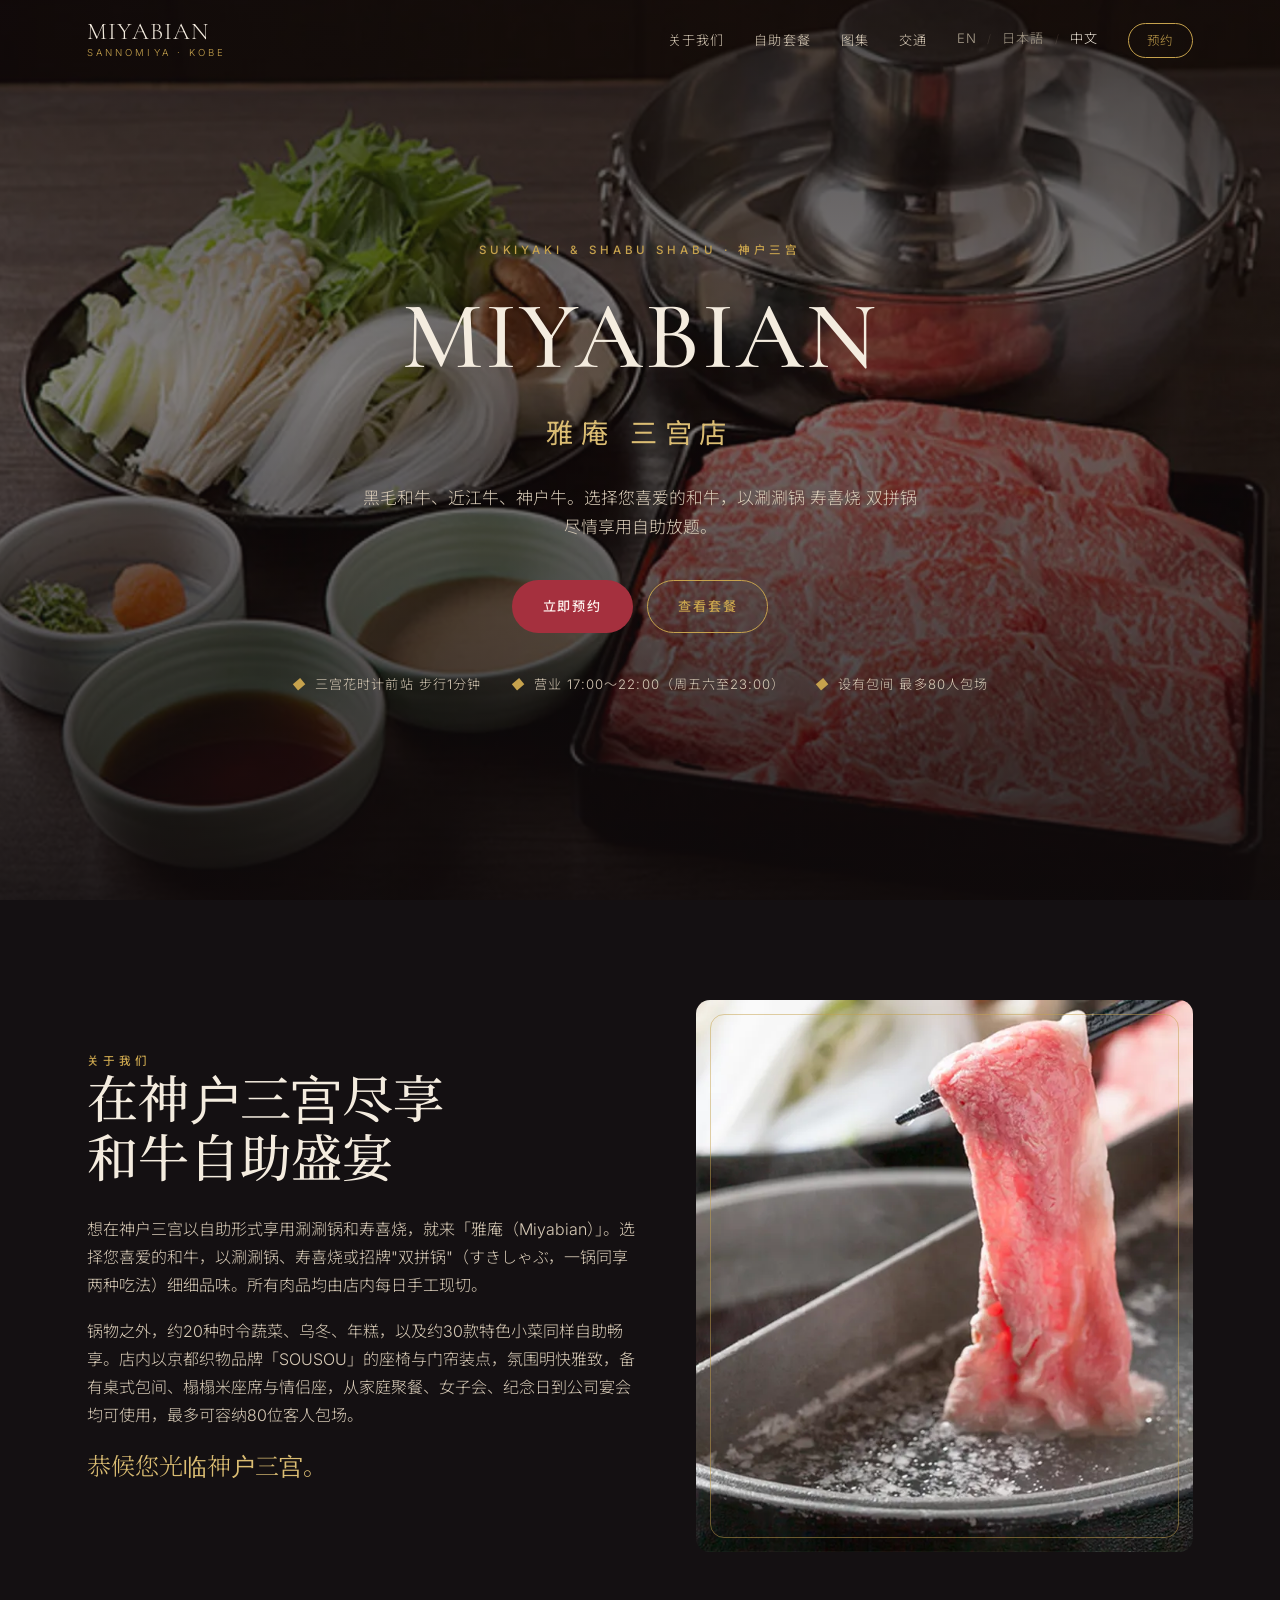
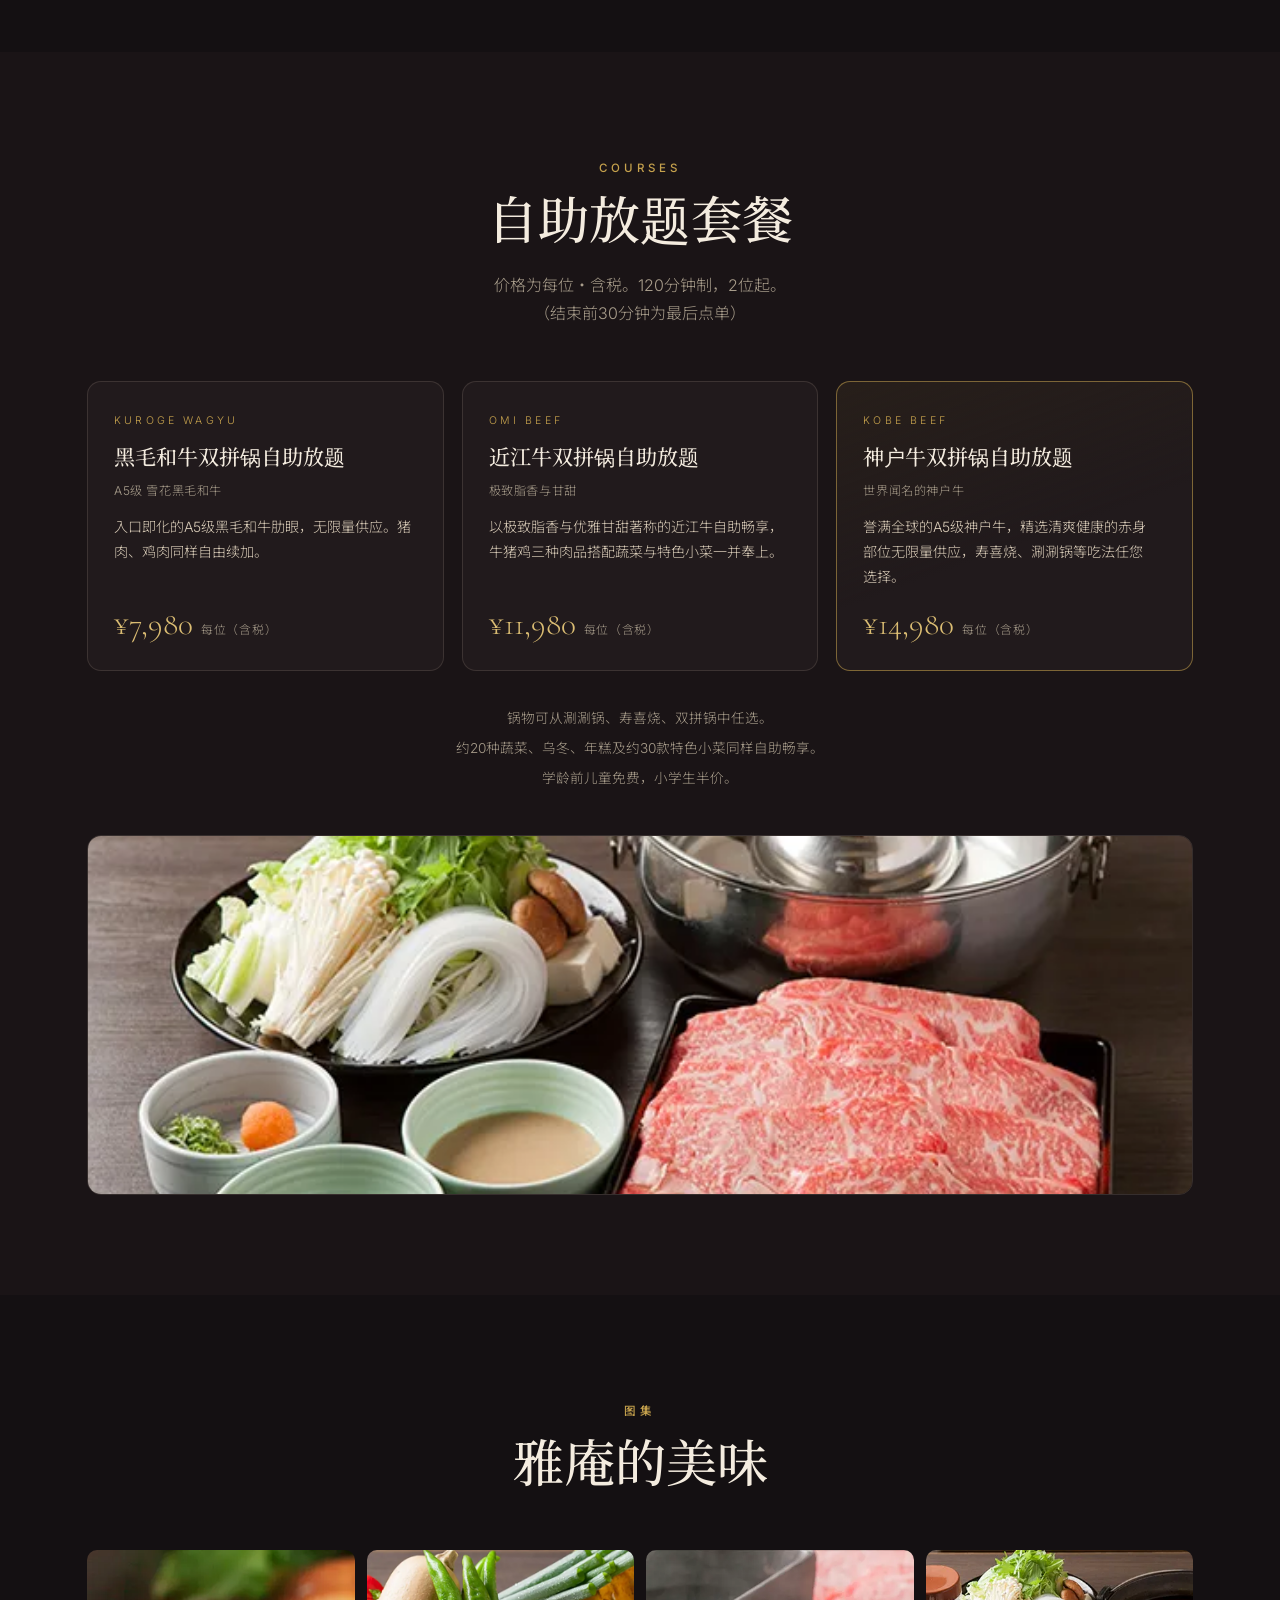
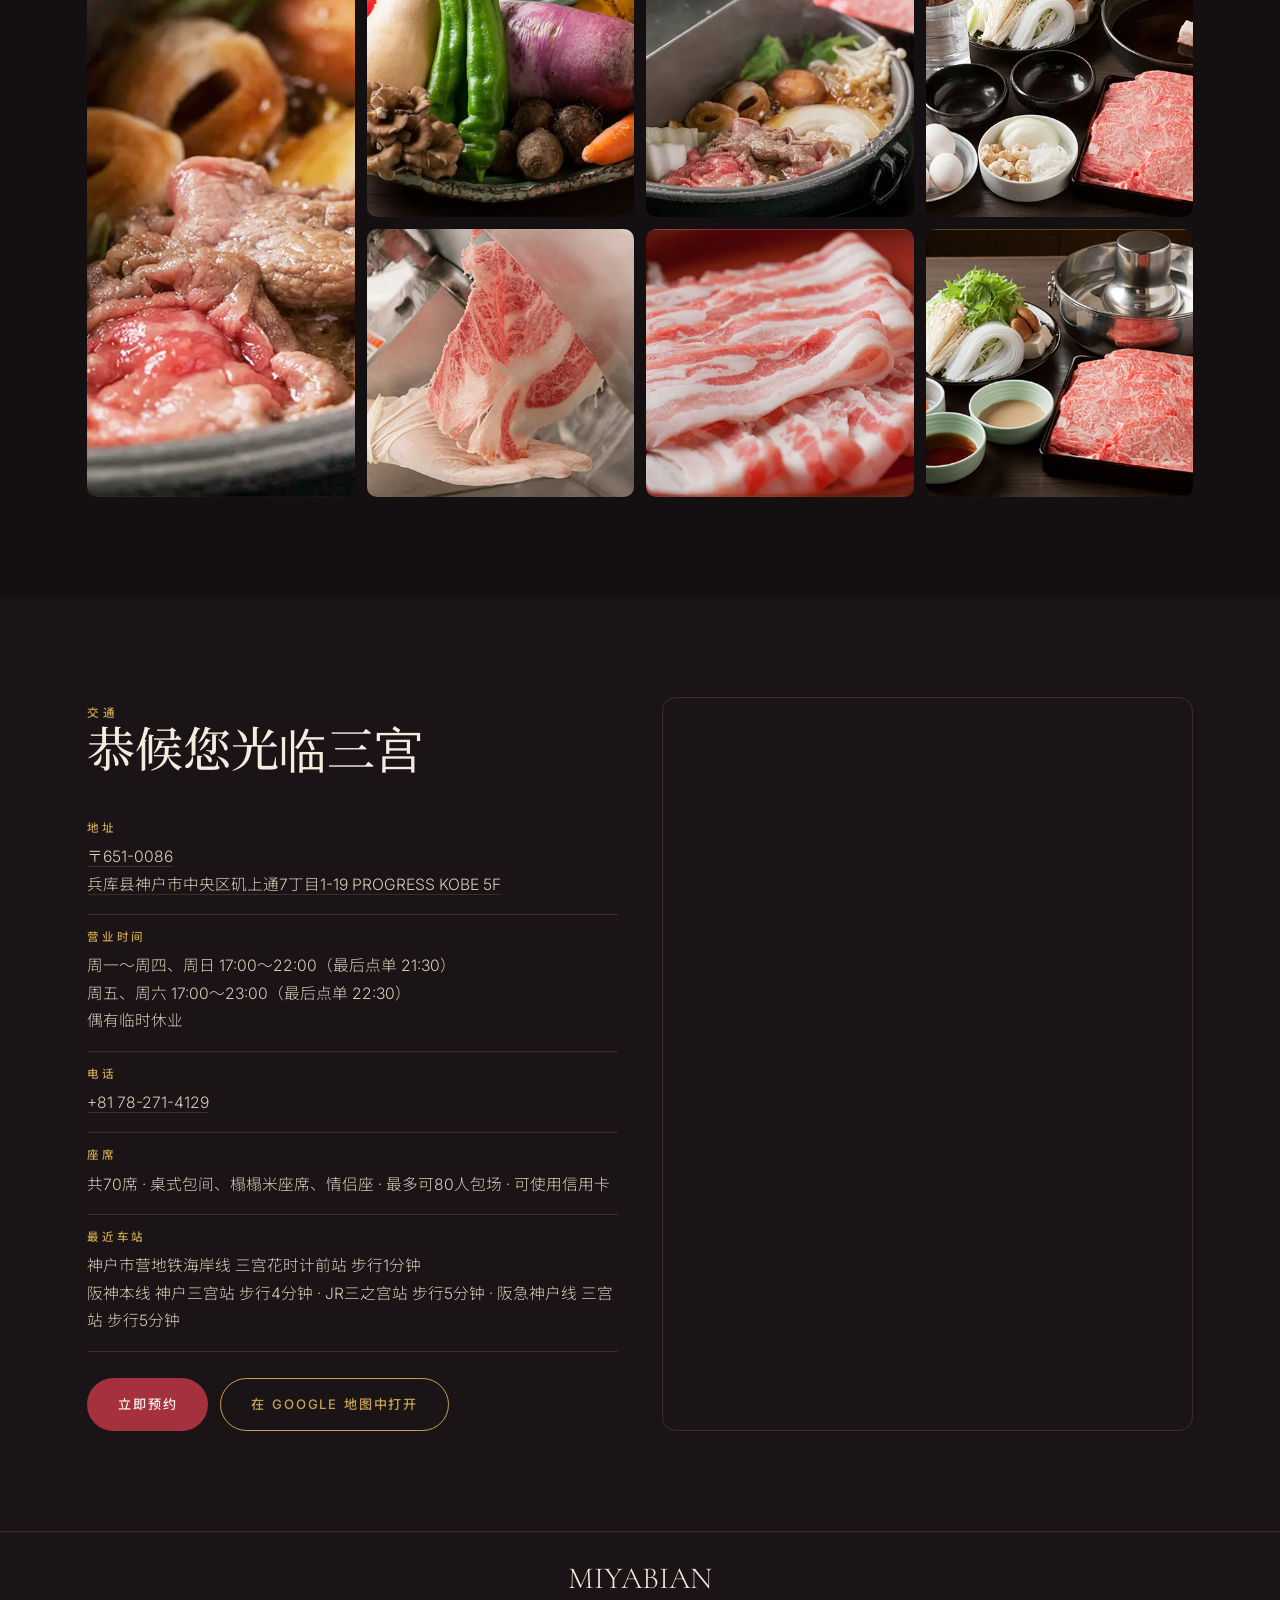
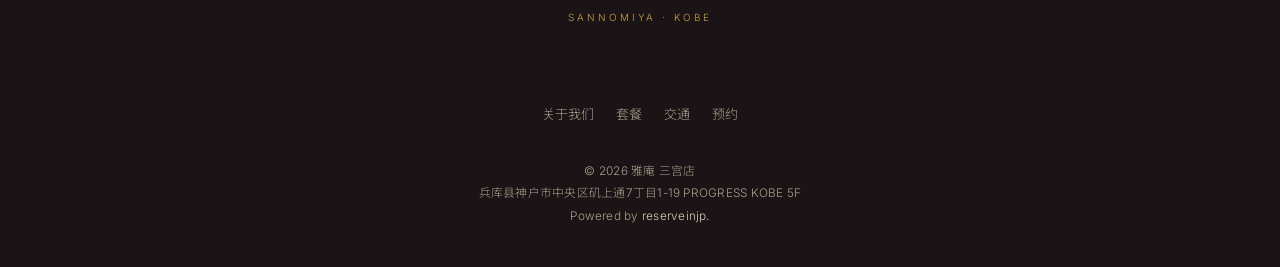
==== commit 487a9e0a: "Footer polish (both stores): center brand+nav+copyright, enlarge name, tighten map gap, larger name-" ====
--- a/sannomiya/cn/index.html
+++ b/sannomiya/cn/index.html
@@ -71,7 +71,7 @@
       <div class="section-head reveal" style="margin-left:auto;margin-right:auto;text-align:center">
         <span class="eyebrow">Courses</span>
         <h2>自助放题套餐</h2>
-        <p class="muted">价格为每位・含税。120分钟制（结束前30分钟为最后点单），2位起。</p>
+        <p class="muted">价格为每位・含税。120分钟制，2位起。<br>（结束前30分钟为最后点单）</p>
       </div>
       <div class="course-cards reveal">
         <div class="course-card">
@@ -175,7 +175,7 @@
           <a href="../booking.html?lang=cn">预约</a>
         </div>
       </div>
-      <p class="footer-copy">© 2026 雅庵 三宫店 · 兵库县神户市中央区矶上通7丁目1-19 PROGRESS KOBE 5F · Powered by <a href="https://reserveinjp.com/" target="_blank" rel="noopener">reserveinjp.</a></p>
+      <p class="footer-copy">© 2026 雅庵 三宫店<br>兵库县神户市中央区矶上通7丁目1-19 PROGRESS KOBE 5F<br>Powered by <a href="https://reserveinjp.com/" target="_blank" rel="noopener">reserveinjp.</a></p>
     </div>
   </footer>
 
--- a/sannomiya/styles.css
+++ b/sannomiya/styles.css
@@ -76,12 +76,10 @@
 .hero .hero-meta span{display:inline-flex;align-items:center;gap:8px}
 .hero .hero-meta i{color:var(--gold)}
 
-@media(min-width:901px){
-  .hero-inner{text-align:center}
-  .hero .hero-tag{margin-left:auto;margin-right:auto}
-  .hero-actions{justify-content:center}
-  .hero .hero-meta{justify-content:center}
-}
+.hero-inner{text-align:center}
+.hero .hero-tag{margin-left:auto;margin-right:auto}
+.hero-actions{justify-content:center}
+.hero .hero-meta{justify-content:center}
 
 /* ---------- Buttons ---------- */
 .btn{display:inline-flex;align-items:center;gap:10px;padding:14px 30px;border-radius:44px;
@@ -146,13 +144,13 @@
 .visit-map iframe{width:100%;height:100%;border:0}
 
 /* ---------- Footer ---------- */
-.footer{padding:60px 0 40px;border-top:1px solid var(--line);background:var(--bg-2)}
-.footer-in{display:flex;flex-wrap:wrap;justify-content:space-between;gap:24px;align-items:center}
-.footer .f-name{font-family:var(--serif);font-size:1.6rem;color:var(--cream)}
+.footer{padding:20px 0 40px;border-top:1px solid var(--line);background:var(--bg-2)}
+.footer-in{display:flex;flex-direction:column;align-items:center;text-align:center;gap:76px}
+.footer .f-name{font-family:var(--serif);font-size:1.92rem;color:var(--cream)}
 .footer .f-name small{display:block;font-family:var(--sans);font-size:.62rem;letter-spacing:.3em;text-transform:uppercase;color:var(--gold);margin-top:4px}
-.footer-links{display:flex;gap:22px;font-size:.82rem;color:var(--muted)}
+.footer-links{display:flex;flex-wrap:wrap;justify-content:center;gap:22px;font-size:.82rem;color:var(--muted)}
 .footer-links a:hover{color:var(--gold)}
-.footer-copy{margin-top:34px;font-size:.74rem;color:var(--muted);letter-spacing:.06em}
+.footer-copy{margin-top:34px;font-size:.74rem;color:var(--muted);letter-spacing:.02em;text-align:center;line-height:1.9;text-wrap:balance}
 .footer-copy a{color:var(--cream-2)}
 
 /* ---------- Reveal ---------- */
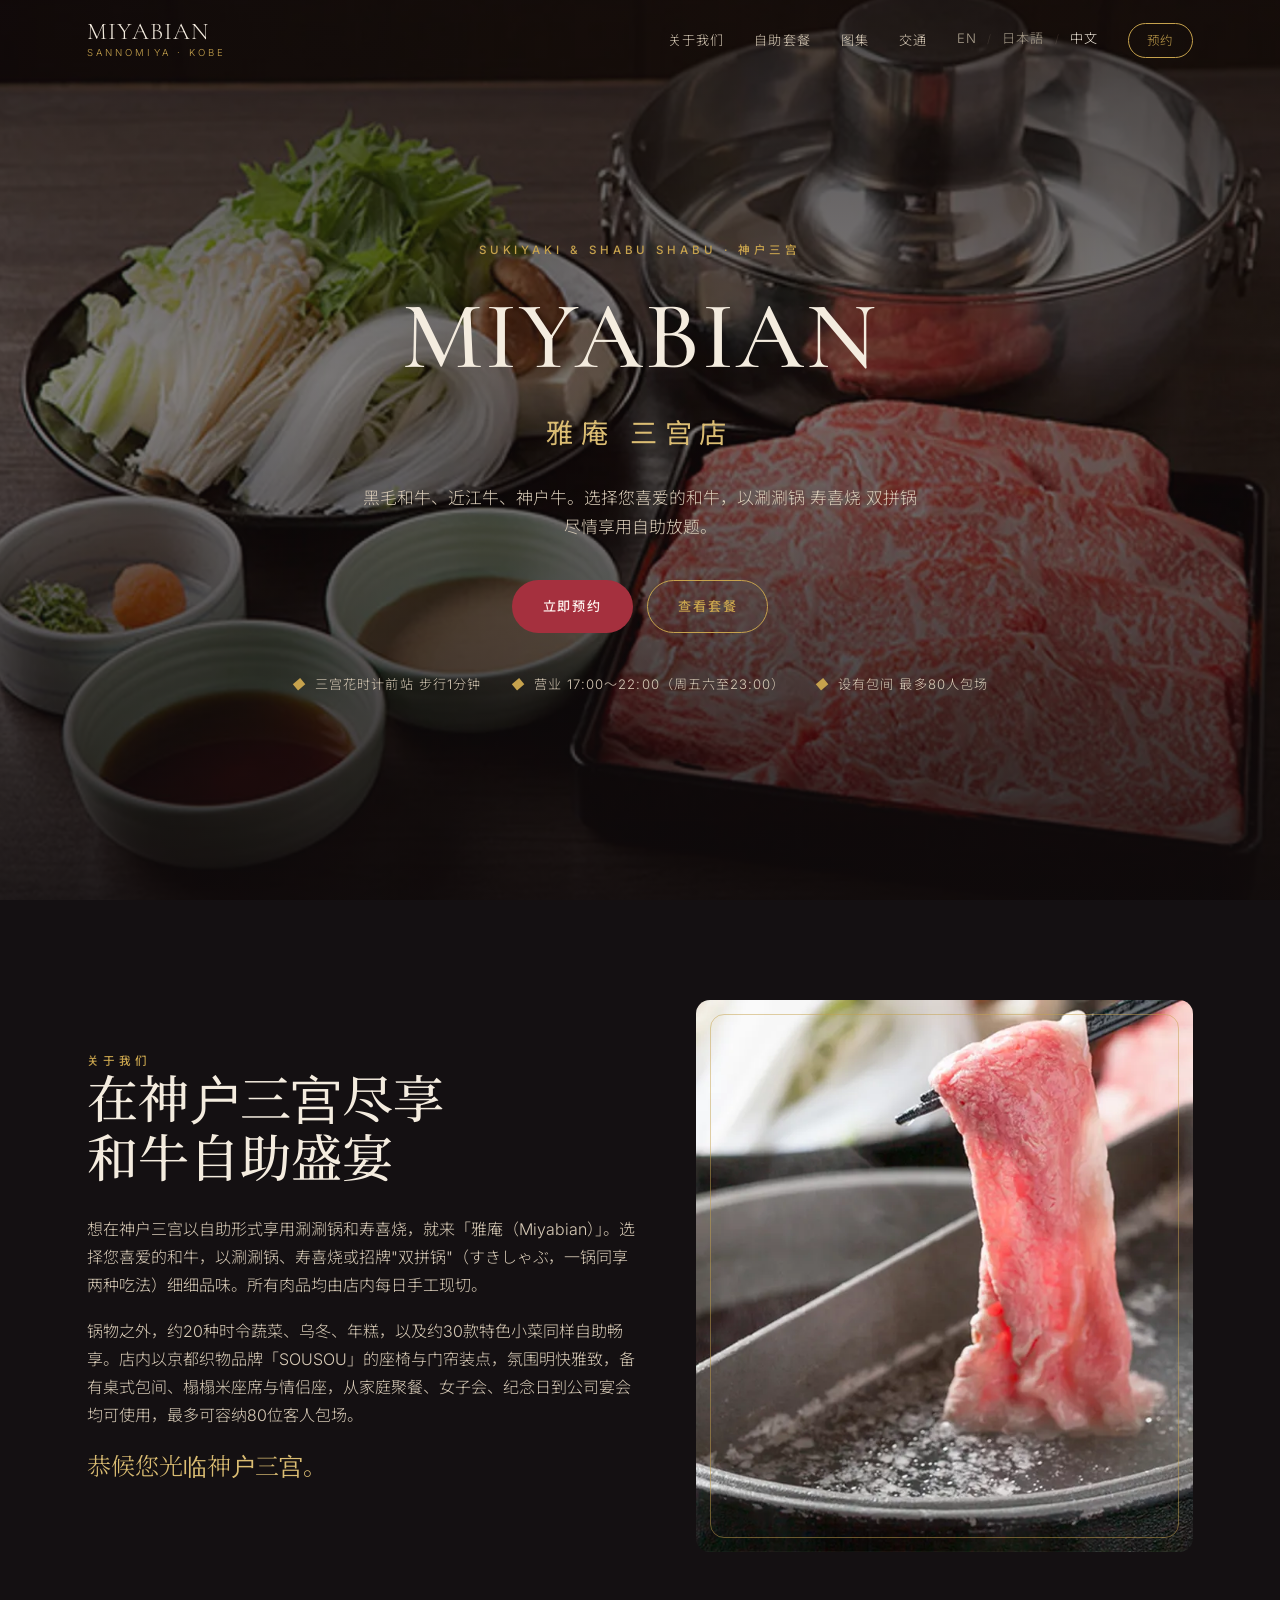
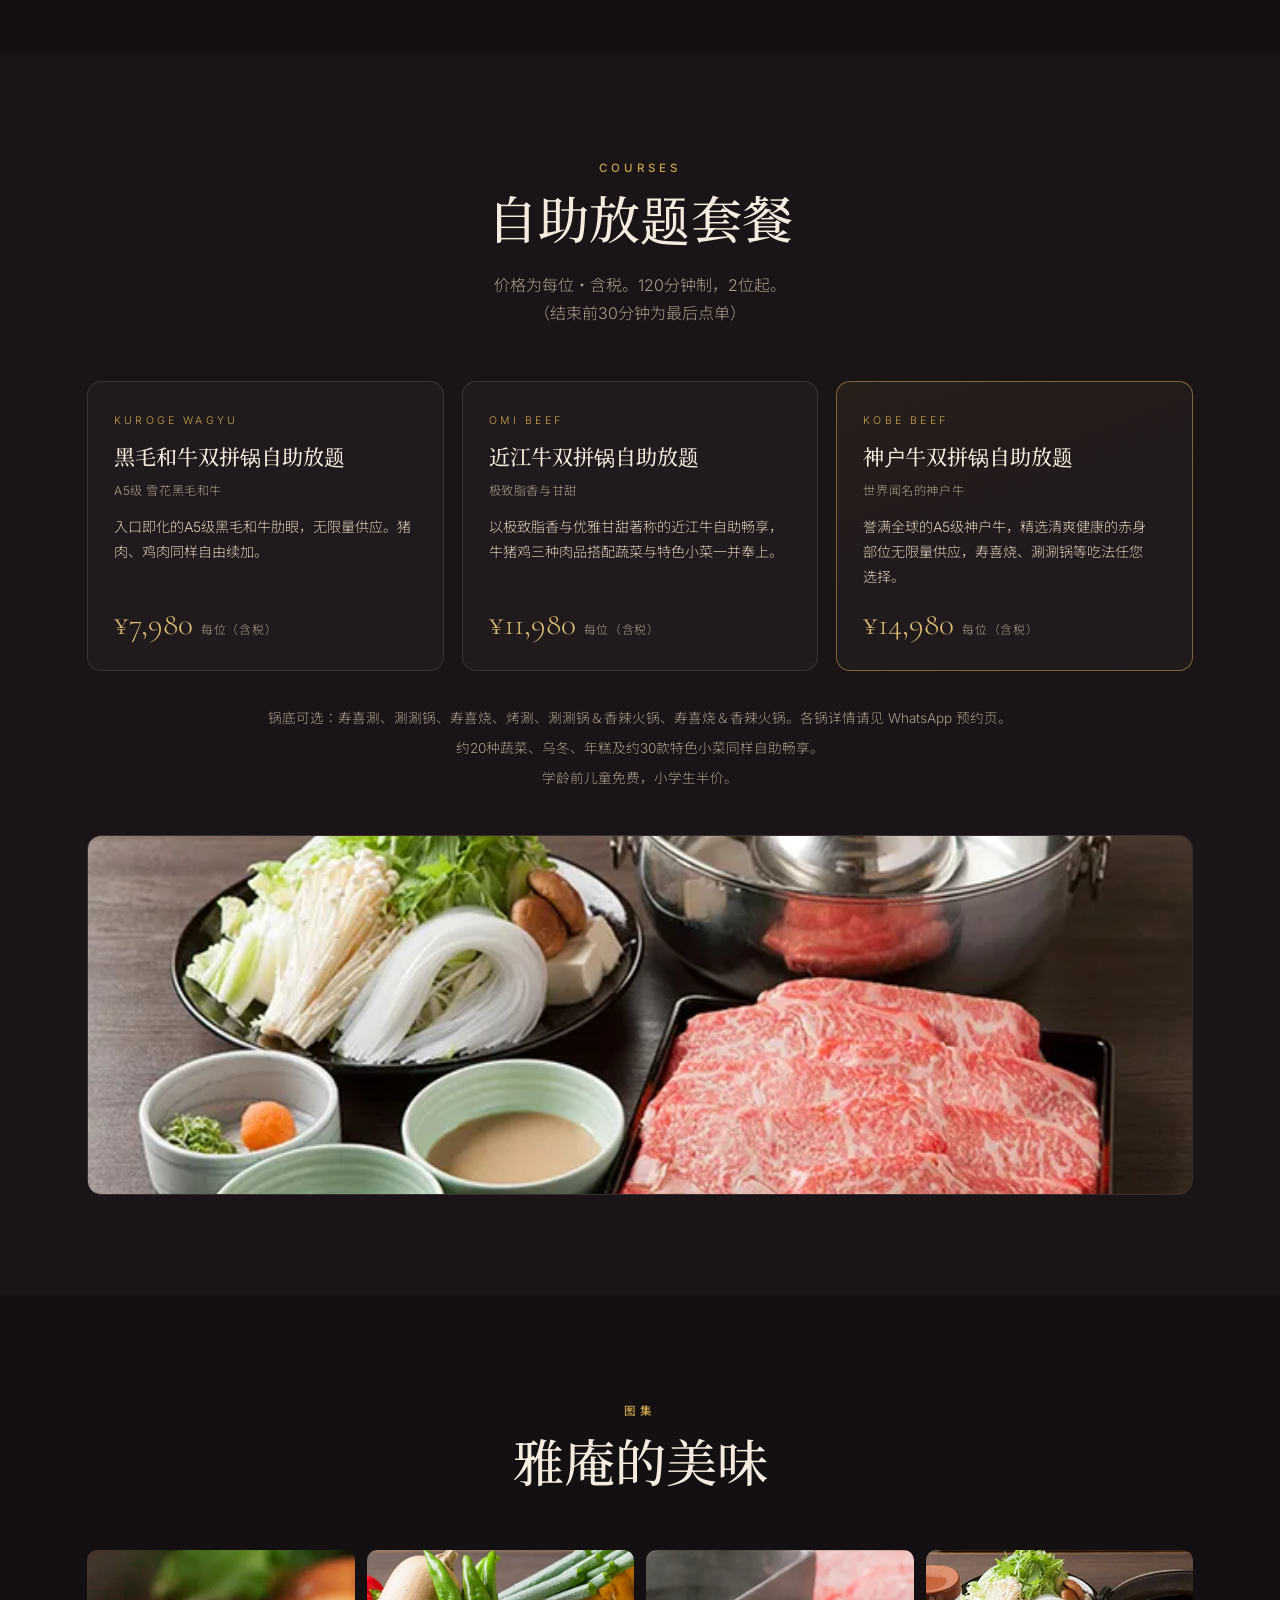
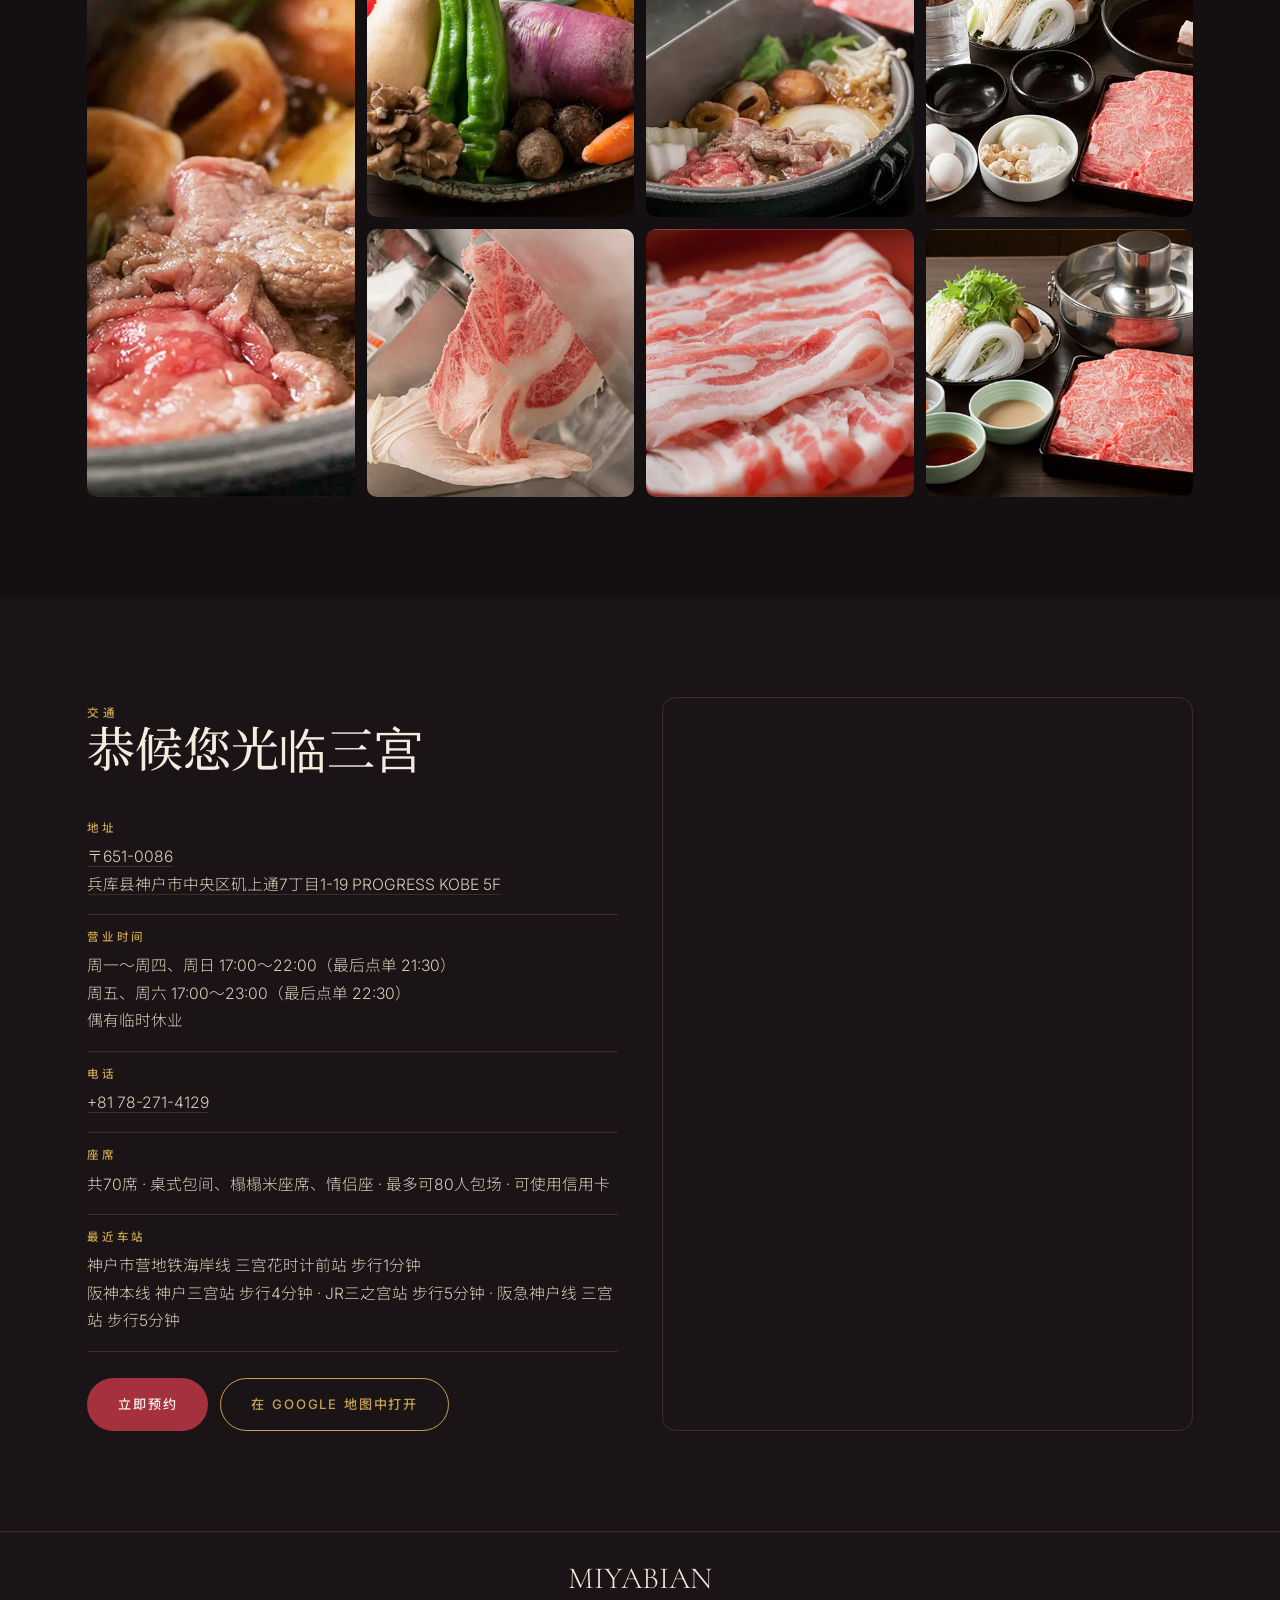
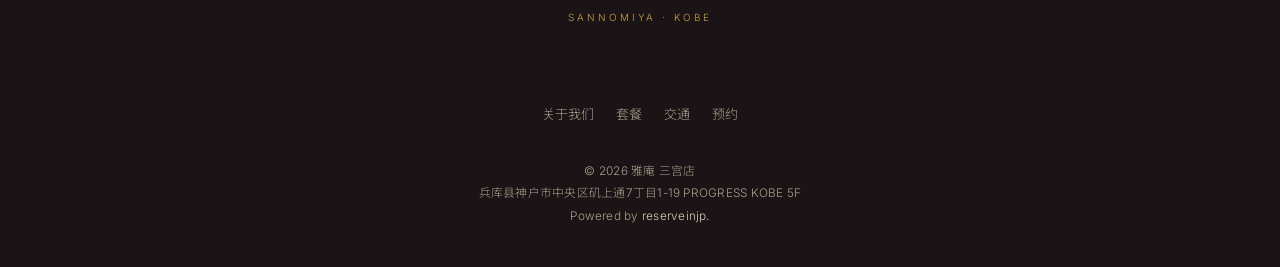
==== commit 4e58571a: "Add shared hot-pot selection to WhatsApp booking for both shops. Guests pick one of six pot styles p" ====
--- a/sannomiya/cn/index.html
+++ b/sannomiya/cn/index.html
@@ -97,7 +97,7 @@
         </div>
       </div>
       <div class="course-notes reveal">
-        <p>锅物可从涮涮锅、寿喜烧、双拼锅中任选。</p>
+        <p>锅底可选：寿喜涮、涮涮锅、寿喜烧、烤涮、涮涮锅＆香辣火锅、寿喜烧＆香辣火锅。各锅详情请见 WhatsApp 预约页。</p>
         <p>约20种蔬菜、乌冬、年糕及约30款特色小菜同样自助畅享。</p>
         <p>学龄前儿童免费，小学生半价。</p>
       </div>
--- a/sannomiya/styles.css
+++ b/sannomiya/styles.css
@@ -170,6 +170,32 @@
 .field textarea{min-height:90px;resize:vertical}
 .field input:focus,.field select:focus,.field textarea:focus{outline:none;border-color:var(--gold)}
 .field-row{display:grid;grid-template-columns:1fr 1fr;gap:16px}
+.field-hint{display:block;font-size:.82rem;color:var(--muted);letter-spacing:0;text-transform:none;margin:-2px 0 12px;font-weight:300}
+.pot-list{display:flex;flex-direction:column;gap:10px}
+.pot-option{
+  display:flex;align-items:flex-start;gap:12px;width:100%;text-align:left;
+  background:var(--bg-2);border:1px solid var(--line);border-radius:10px;
+  padding:14px 16px;cursor:pointer;color:inherit;font:inherit;transition:.2s;
+}
+.pot-option:hover{border-color:rgba(198,162,77,.45)}
+.pot-option.is-selected{border-color:var(--gold);background:rgba(198,162,77,.08)}
+.pot-radio{
+  flex:0 0 auto;width:18px;height:18px;margin-top:3px;border-radius:50%;
+  border:1.5px solid var(--muted);display:grid;place-items:center;
+}
+.pot-option.is-selected .pot-radio{border-color:var(--gold)}
+.pot-option.is-selected .pot-radio::after{
+  content:"";width:9px;height:9px;border-radius:50%;background:var(--gold);
+}
+.pot-body{flex:1;min-width:0}
+.pot-title-row{display:flex;flex-wrap:wrap;align-items:center;gap:8px}
+.pot-name{font-family:var(--serif);font-size:1.08rem;color:var(--cream);line-height:1.3}
+.pot-badge{
+  font-size:.68rem;letter-spacing:.04em;font-weight:500;
+  color:#fff;background:var(--terra);border-radius:4px;padding:2px 7px;
+}
+.pot-extra{font-size:.78rem;color:var(--gold-2);font-weight:500;margin-left:auto}
+.pot-desc{margin-top:4px;font-size:.84rem;color:var(--muted);line-height:1.45}
 .book-summary{background:var(--bg-2);border:1px dashed var(--line);border-radius:10px;padding:16px 18px;margin:6px 0 22px;font-size:.9rem;color:var(--cream-2)}
 .book-back{display:inline-flex;align-items:center;gap:8px;font-size:.8rem;letter-spacing:.1em;color:var(--muted);margin-bottom:20px}
 .book-back:hover{color:var(--gold)}
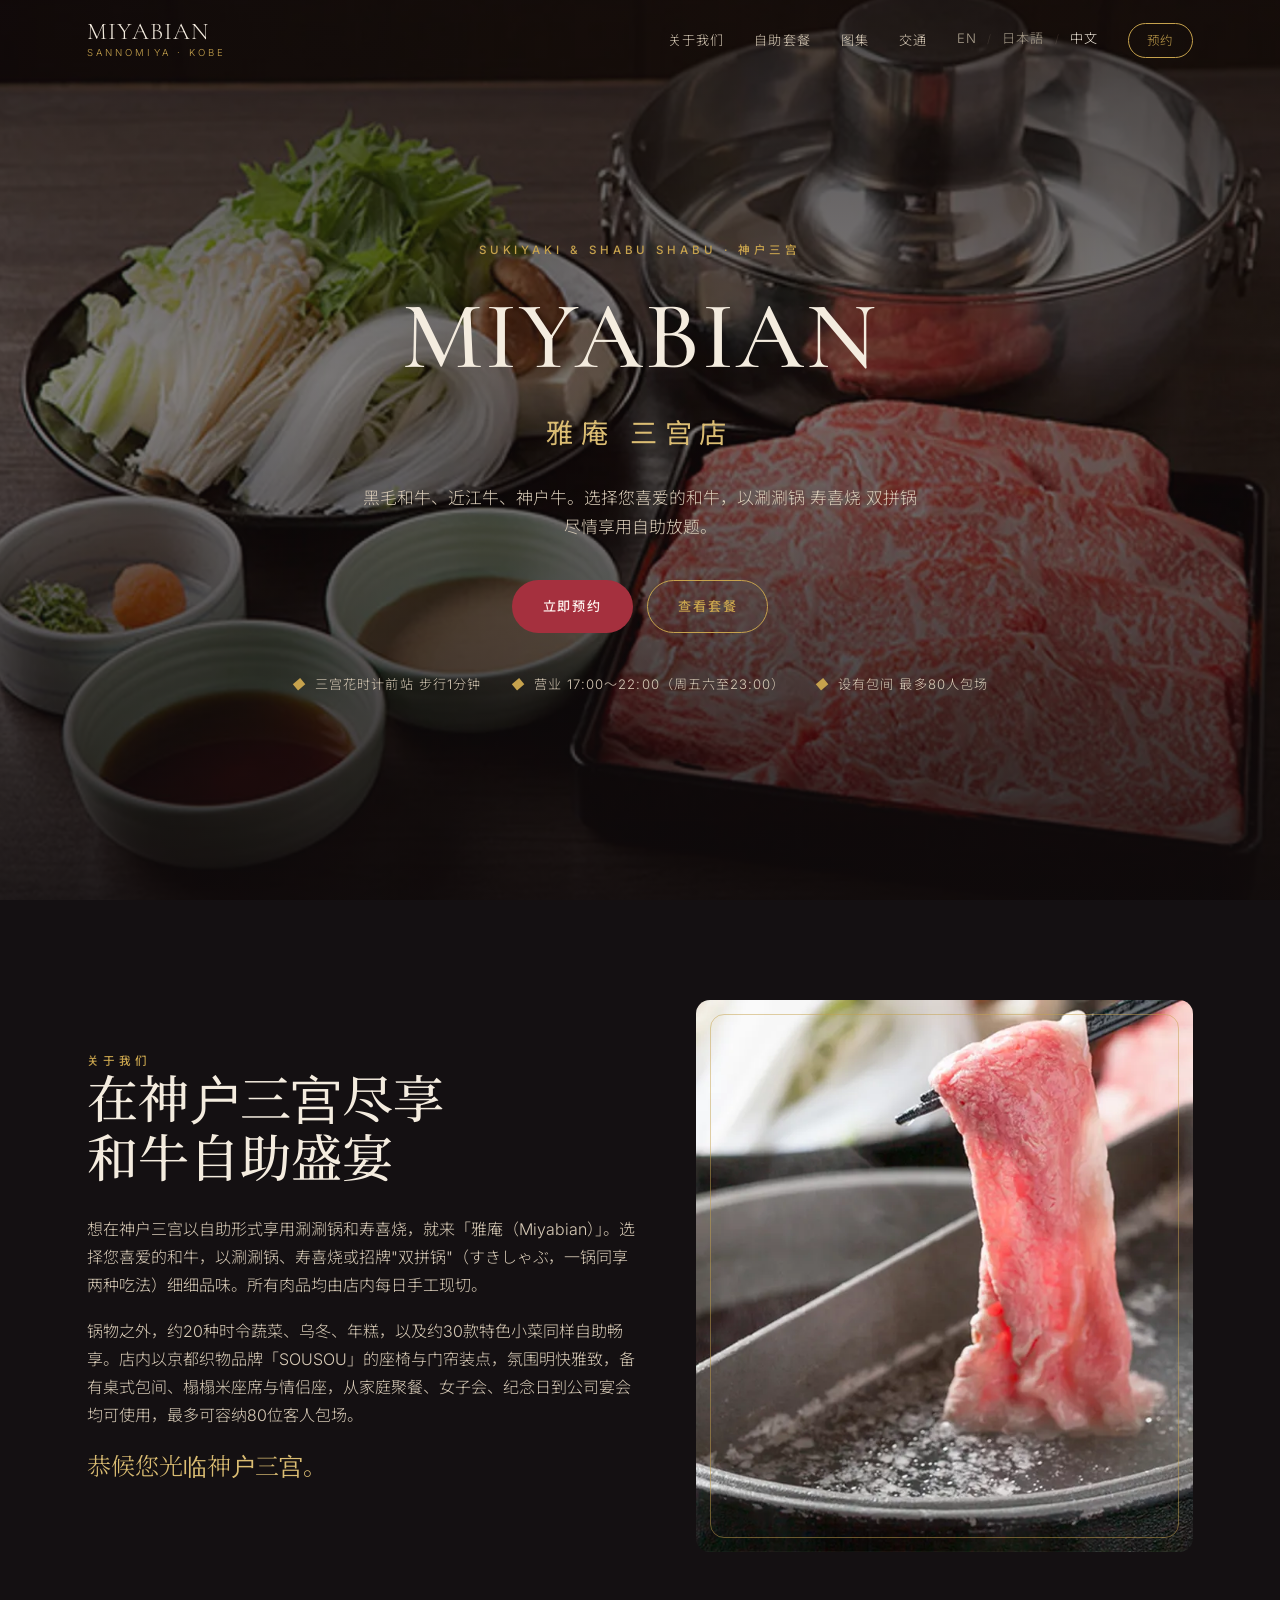
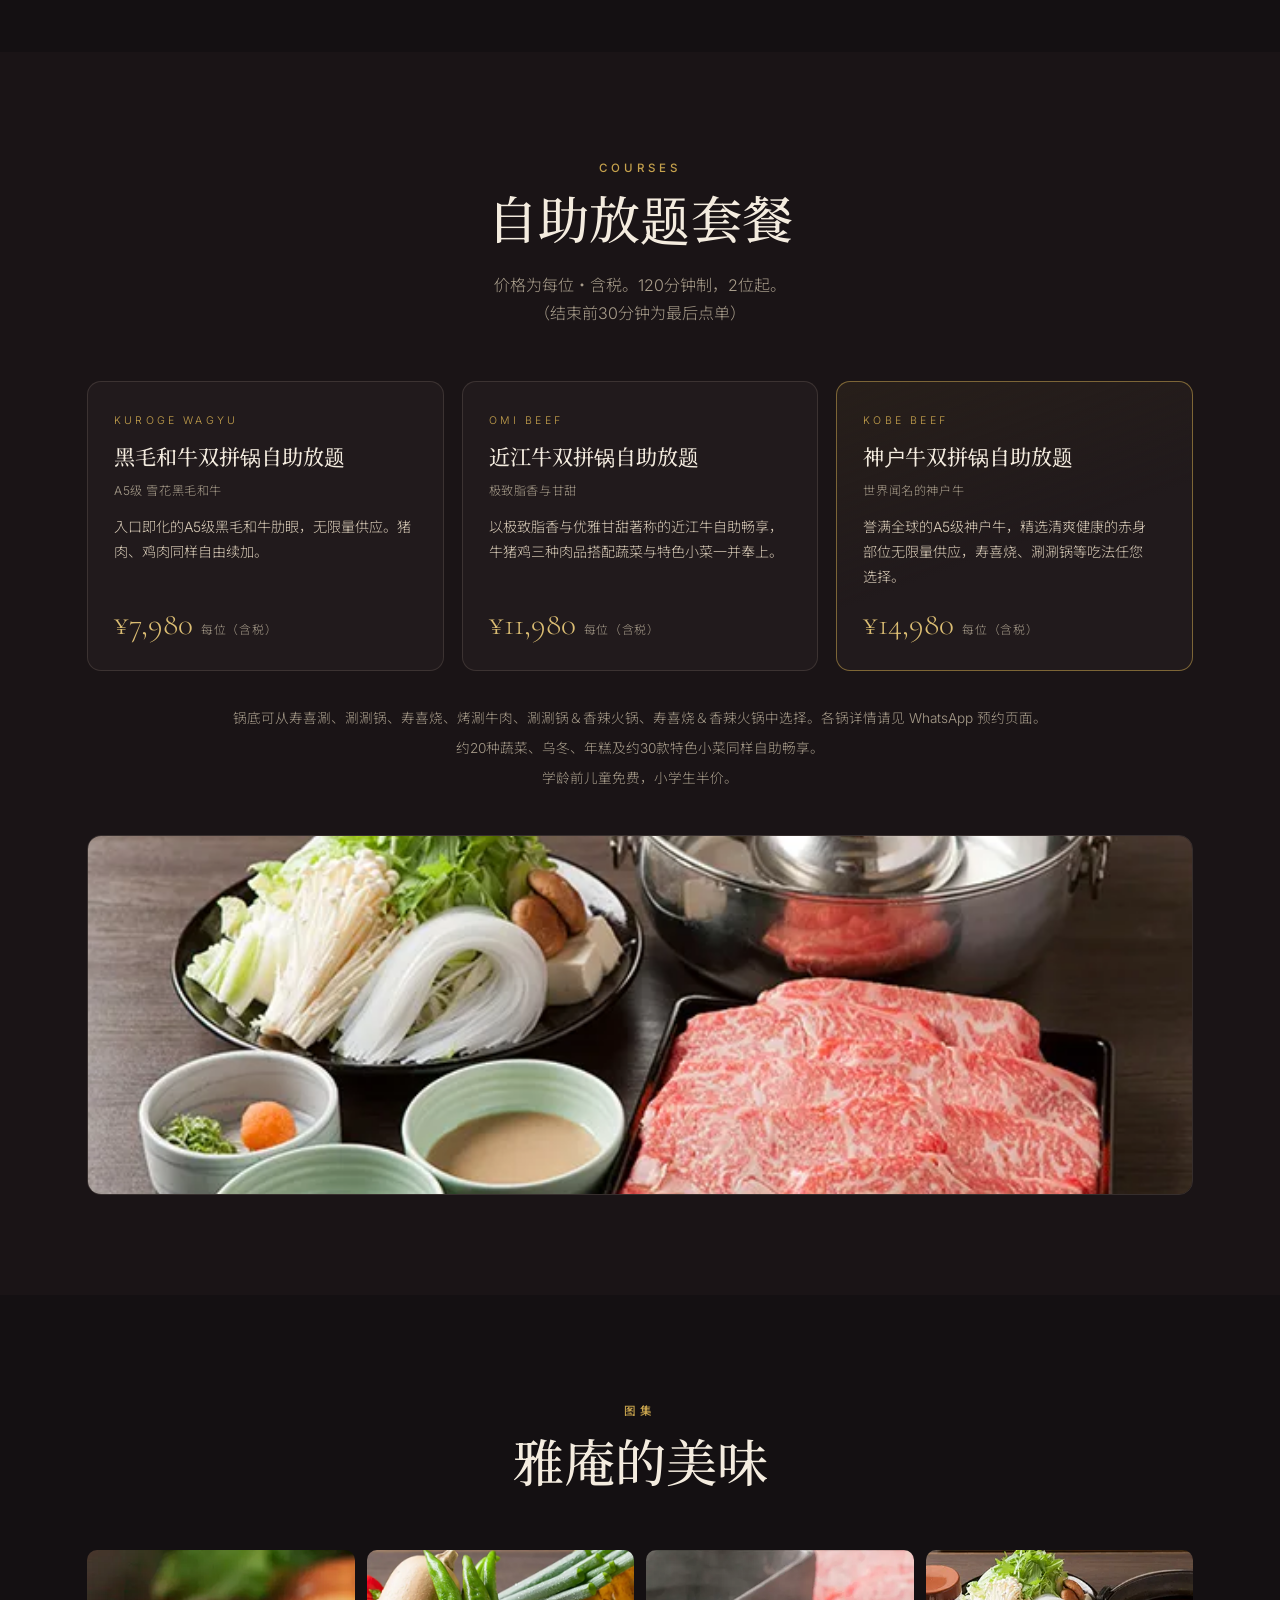
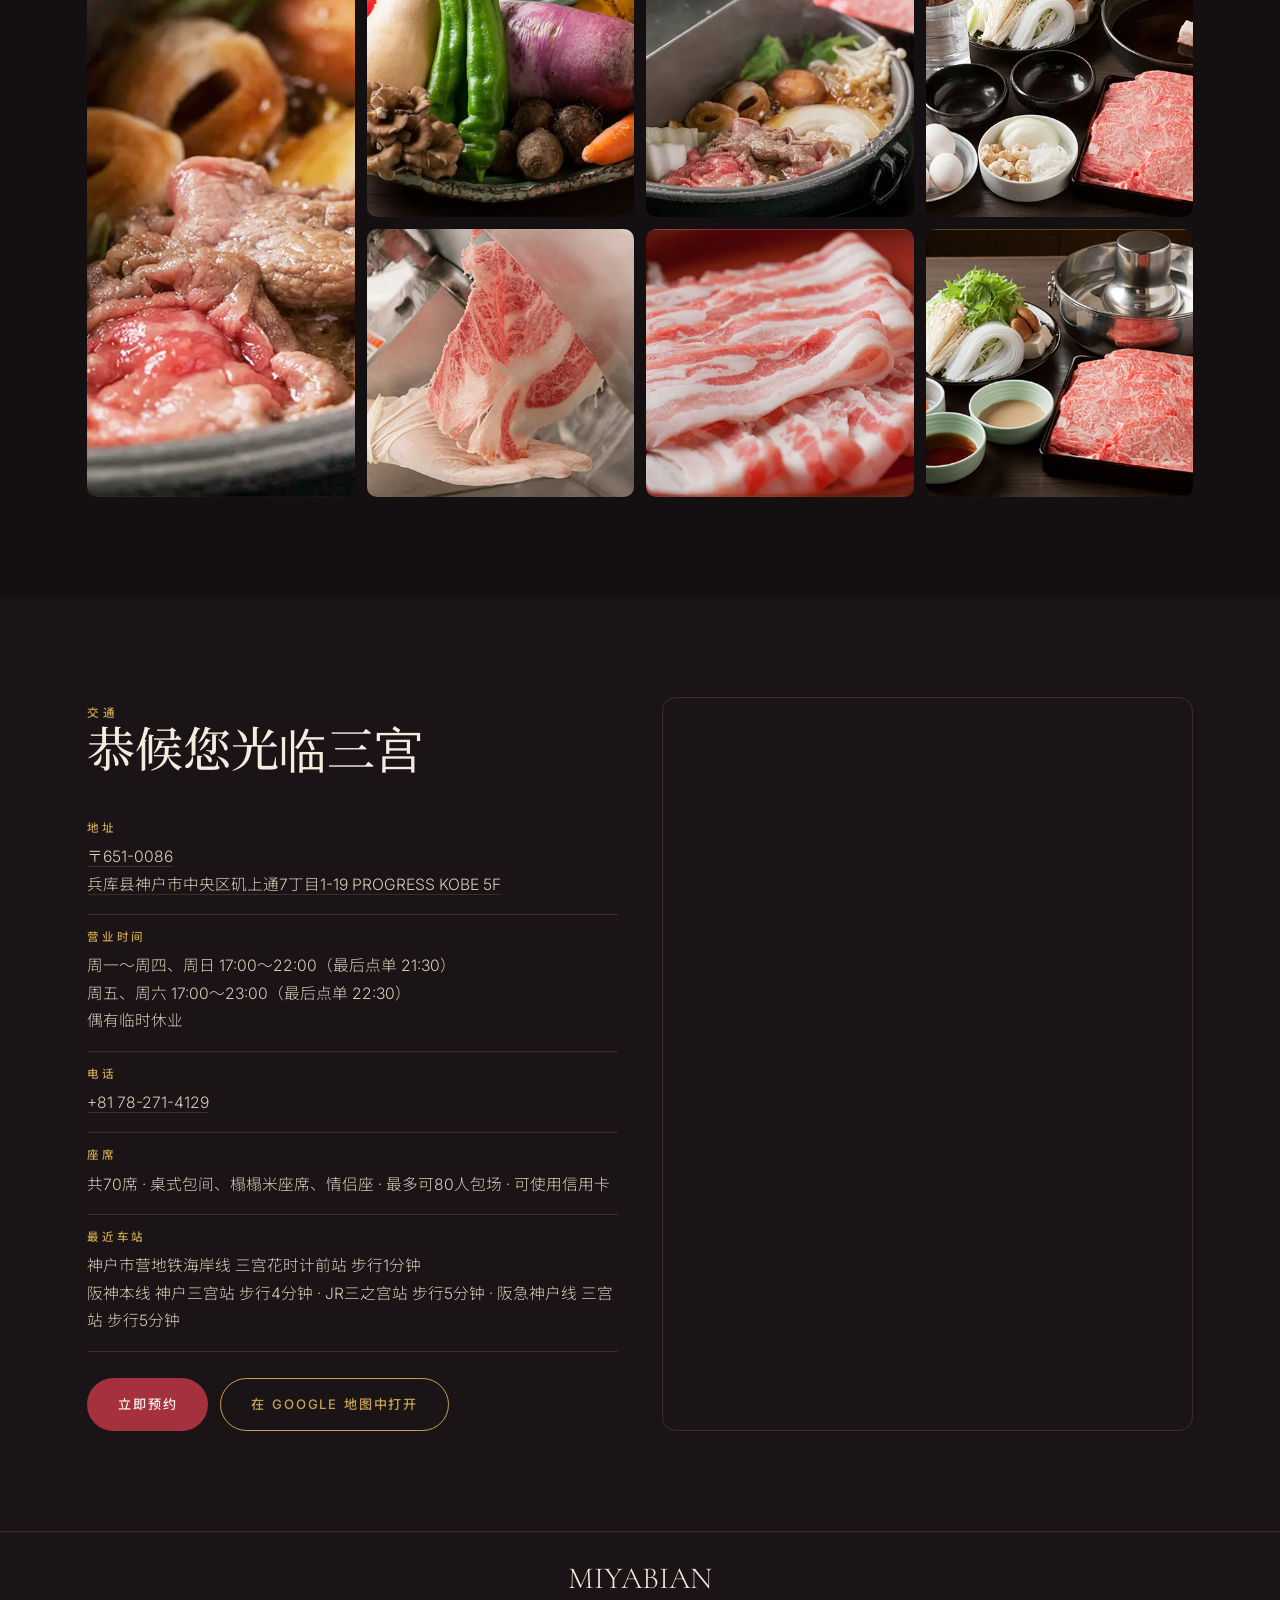
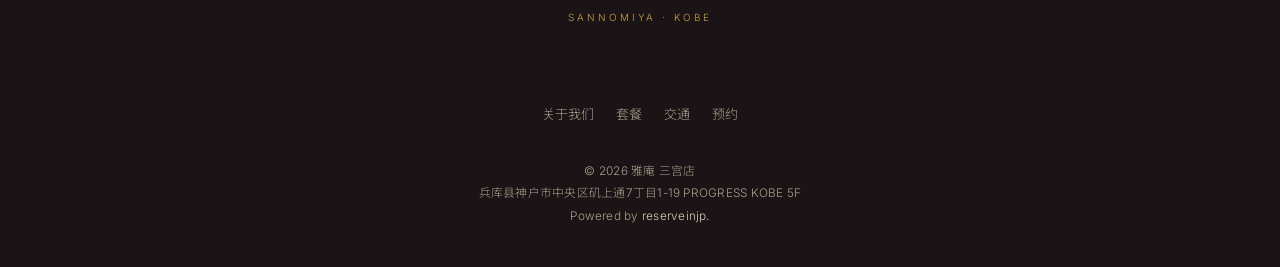
==== commit 6ce77d50: "Align EN/CN pot copy with the updated Japanese wording. Match the six-pot list and WhatsApp booking-" ====
--- a/sannomiya/cn/index.html
+++ b/sannomiya/cn/index.html
@@ -97,7 +97,7 @@
         </div>
       </div>
       <div class="course-notes reveal">
-        <p>锅底可选：寿喜涮、涮涮锅、寿喜烧、烤涮、涮涮锅＆香辣火锅、寿喜烧＆香辣火锅。各锅详情请见 WhatsApp 预约页。</p>
+        <p>锅底可从寿喜涮、涮涮锅、寿喜烧、烤涮牛肉、涮涮锅＆香辣火锅、寿喜烧＆香辣火锅中选择。各锅详情请见 WhatsApp 预约页面。</p>
         <p>约20种蔬菜、乌冬、年糕及约30款特色小菜同样自助畅享。</p>
         <p>学龄前儿童免费，小学生半价。</p>
       </div>
